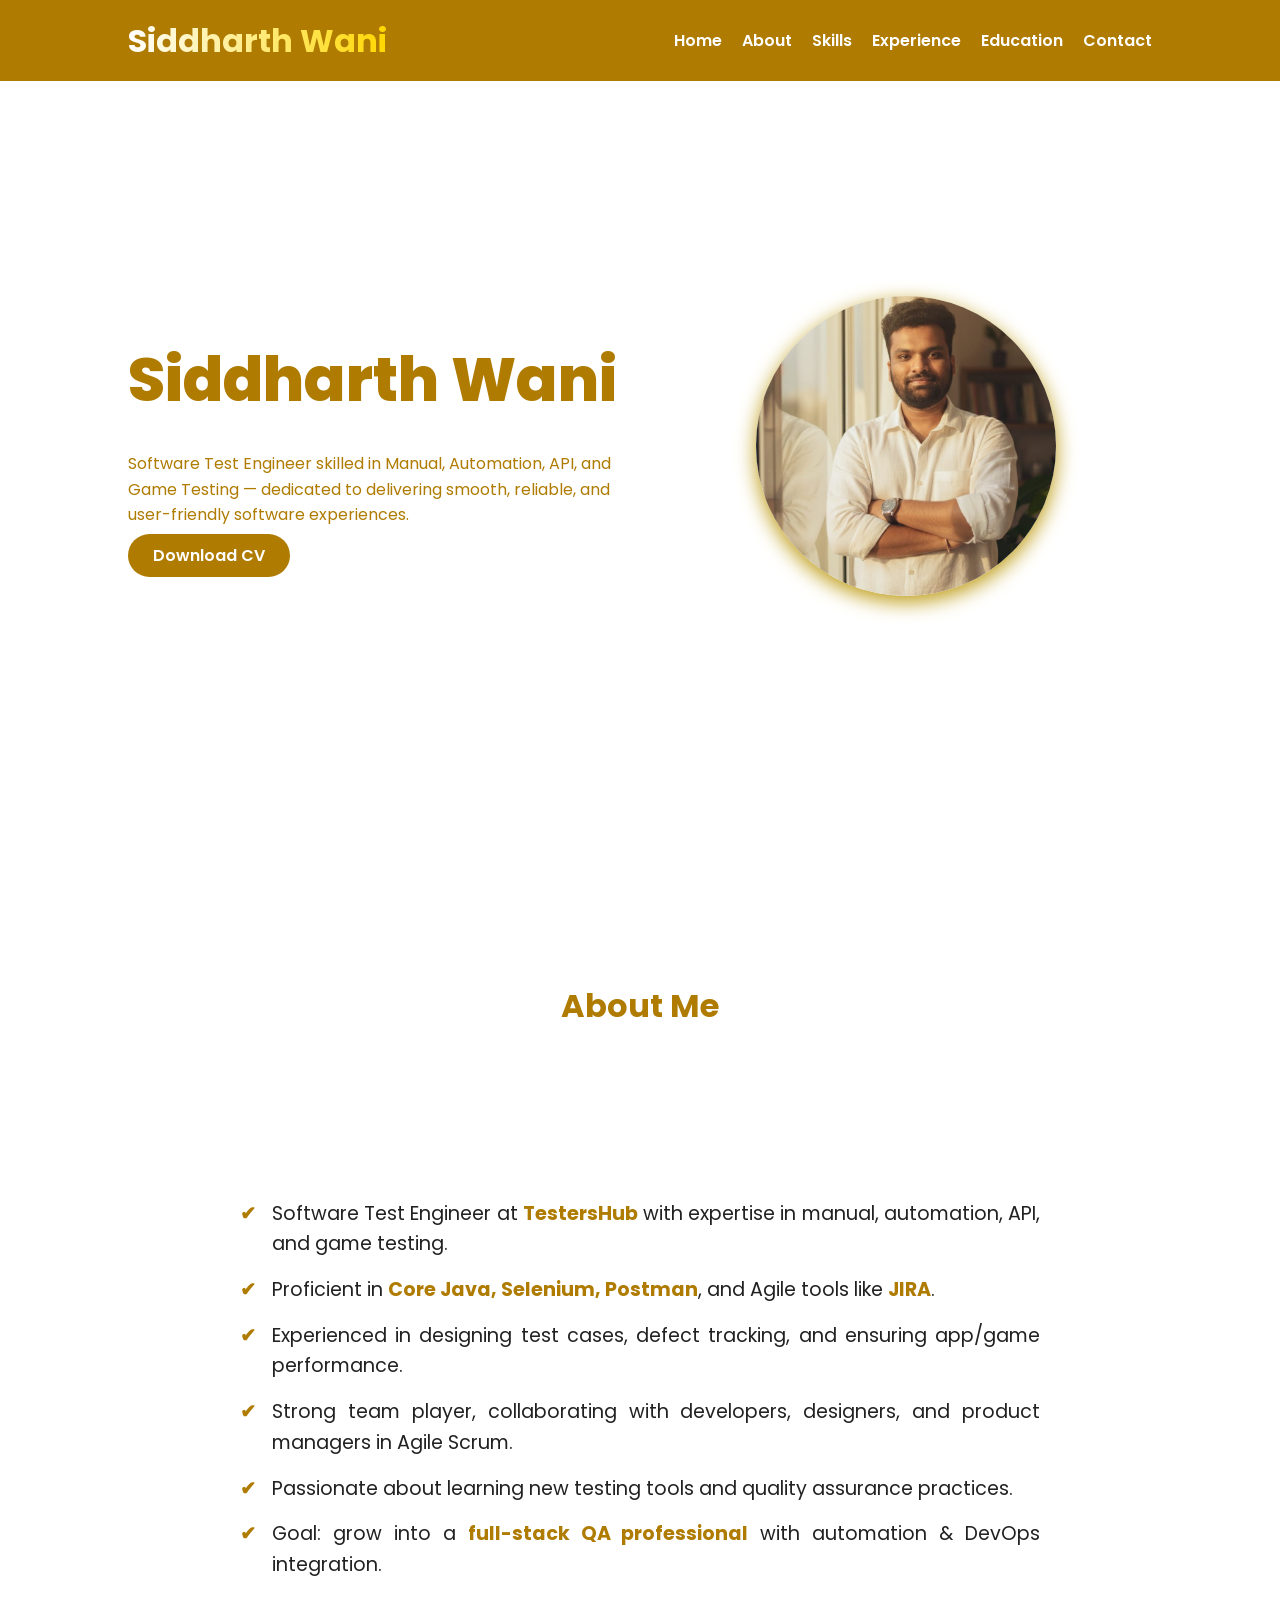
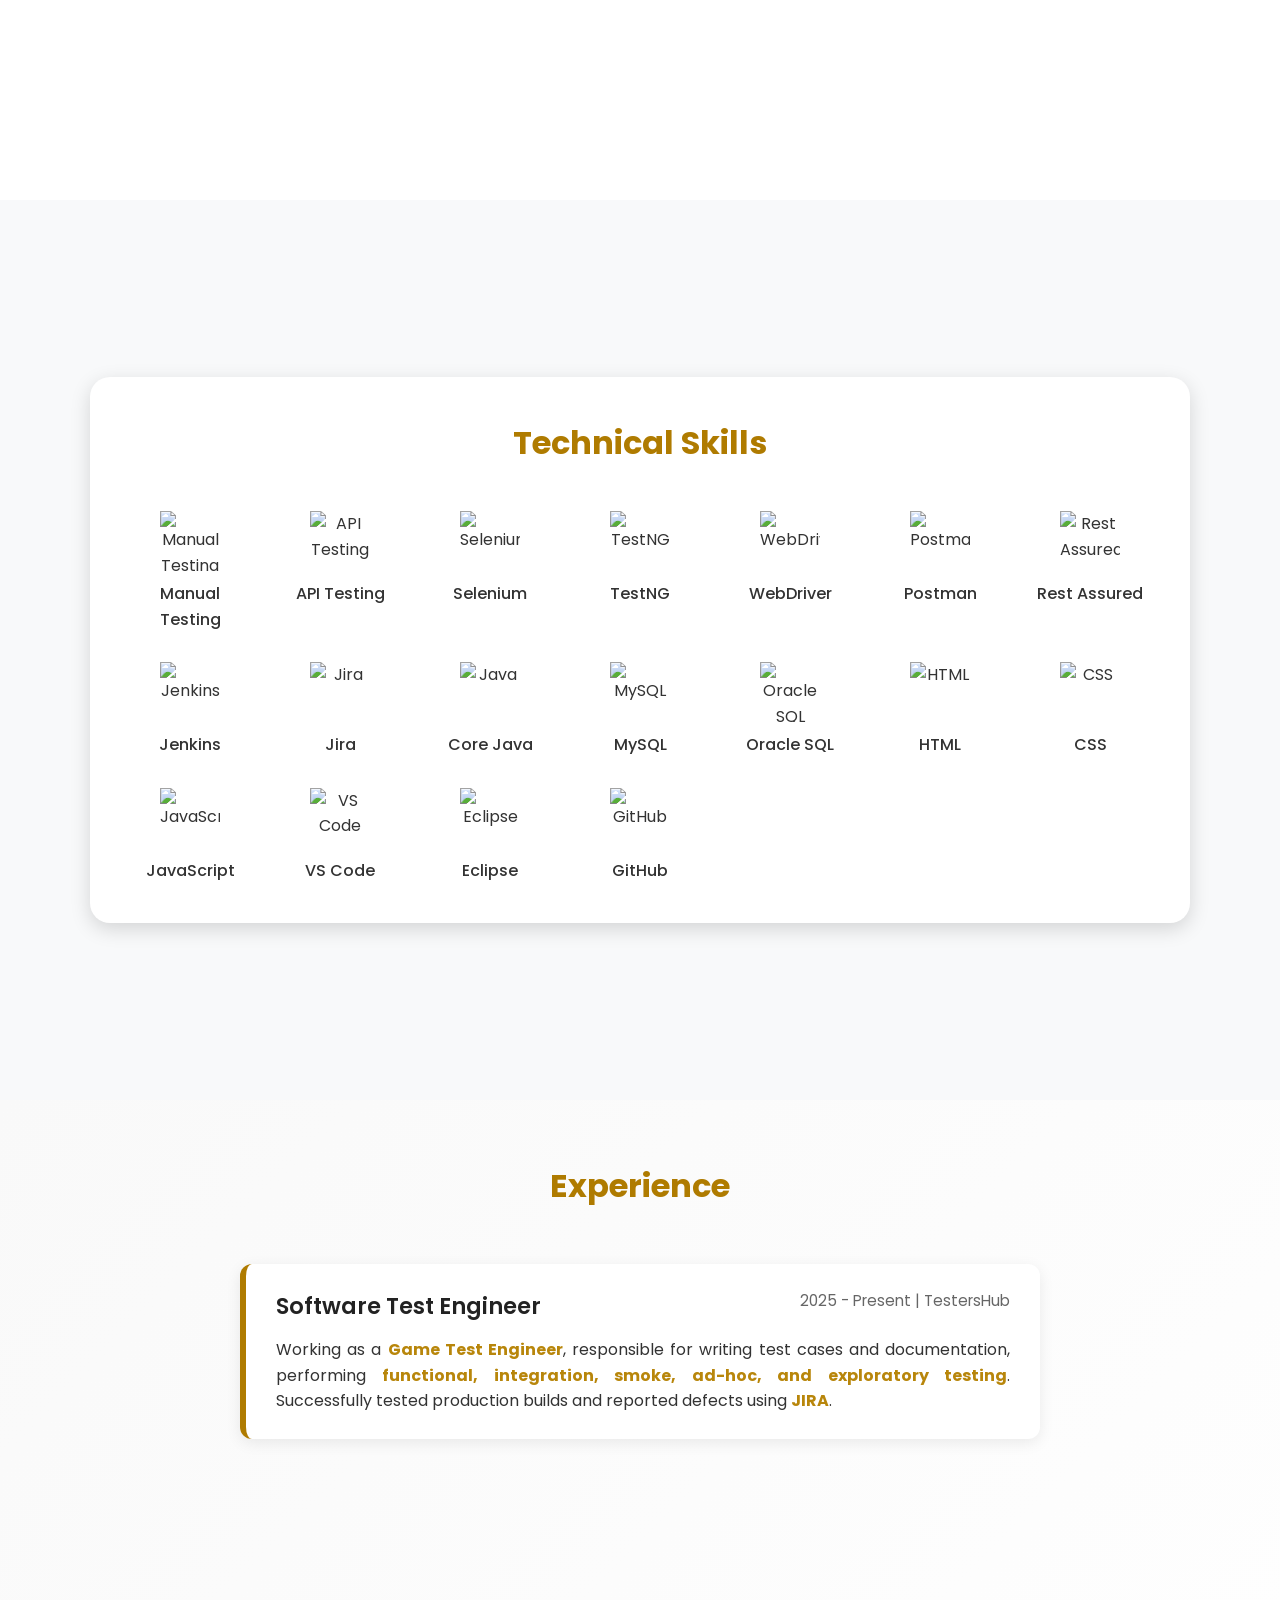
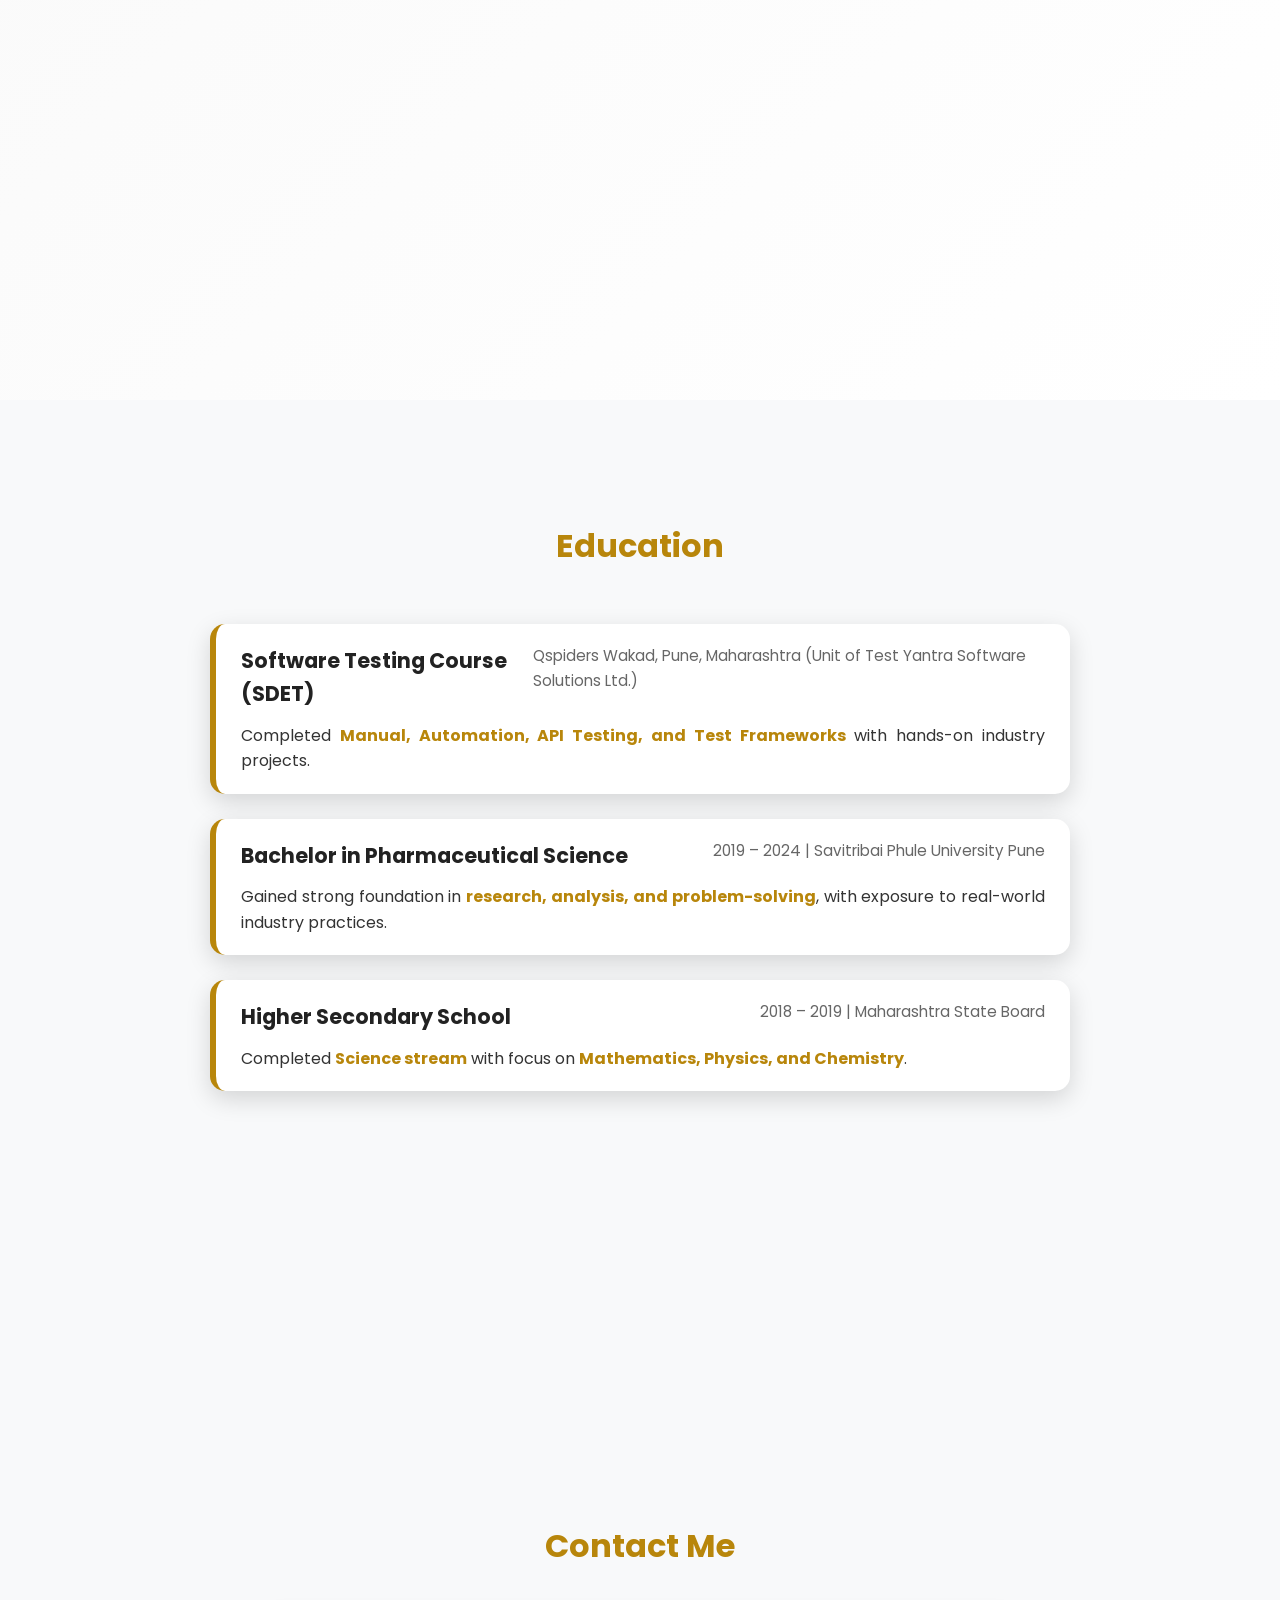
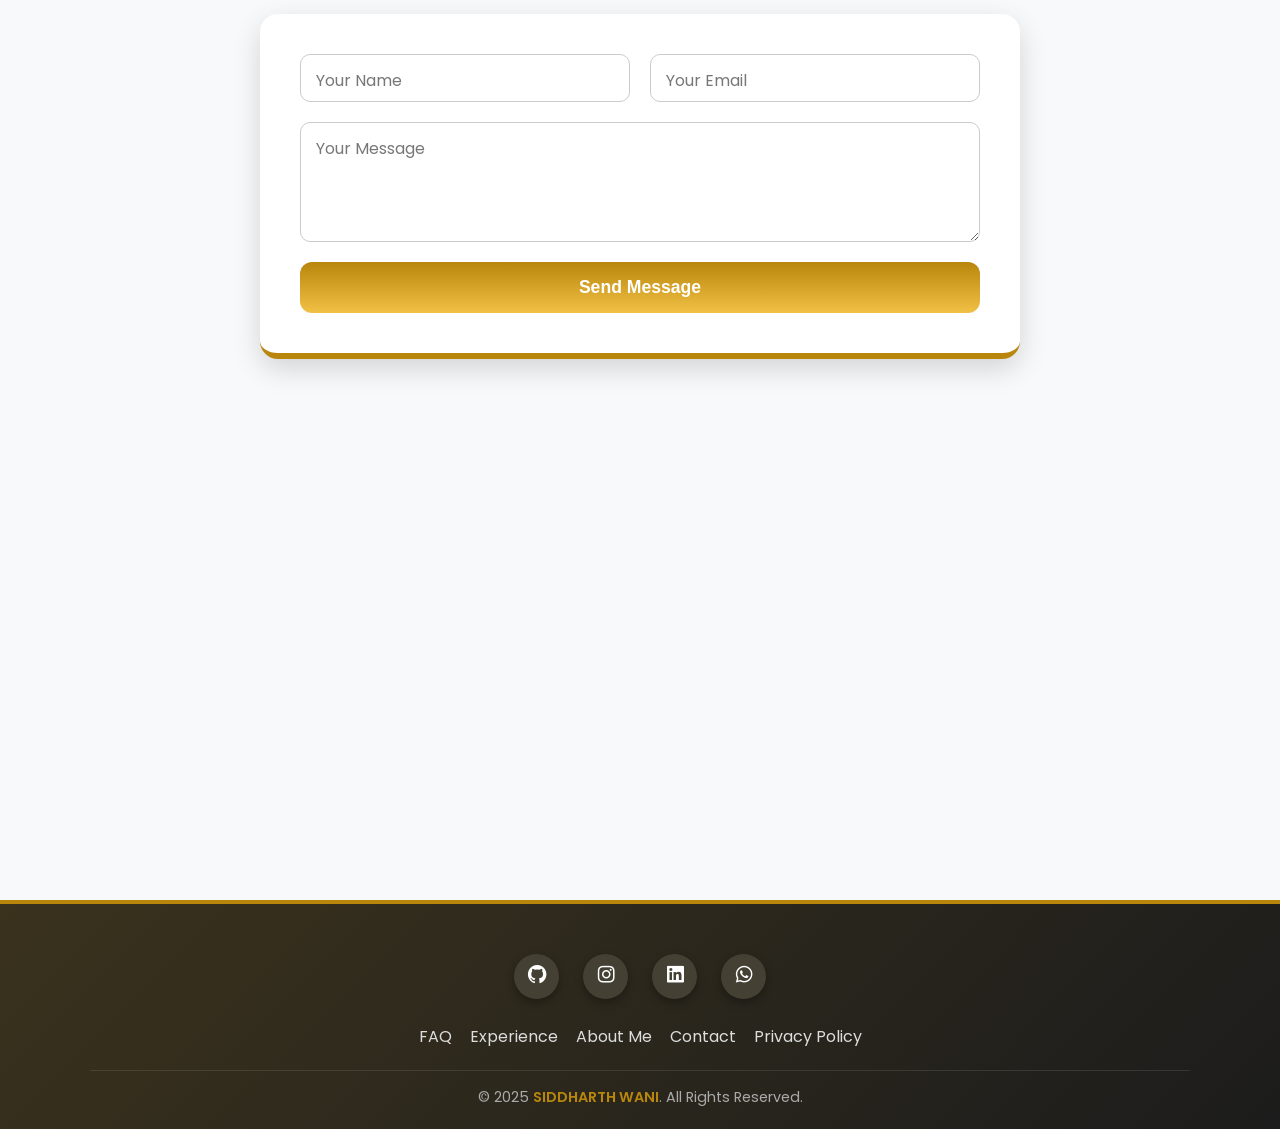
==== index.html @ 4bf58dc0 "Add files via upload" ====
<!DOCTYPE html>
<html lang="en">
<head>
  <meta charset="UTF-8">
  <meta name="viewport" content="width=device-width, initial-scale=1.0">
  <title>Siddharth Wani | Portfolio</title>
  
  <!-- Google Fonts -->
  <link href="https://fonts.googleapis.com/css2?family=Poppins:wght@400;600;700&display=swap" rel="stylesheet">
  
  <!-- CSS -->
  <link rel="stylesheet" href="style.css">
  
  <!-- Boxicons -->
  <link href="https://unpkg.com/boxicons@2.1.4/css/boxicons.min.css" rel="stylesheet">
</head>

<body>
  <!-- Scroll progress bar -->
  <div class="scroll-progress"></div>

  <!-- Navbar -->
  <header>
    <nav class="navbar">
      <div class="logo">Siddharth Wani</div>
      <ul class="nav-links">
        <li><a href="#home">Home</a></li>
        <li><a href="#about">About</a></li>
        <li><a href="#skills">Skills</a></li>
        <!-- <li><a href="#projects">Projects</a></li> -->
        <li><a href="#experience">Experience</a></li>
        <li><a href="#education">Education</a></li>
        <li><a href="#contact">Contact</a></li>
      </ul>
      <div class="hamburger">
        <span></span><span></span><span></span>
      </div>
    </nav>
  </header>

  <!-- Home -->
  <section id="home" class="home-section">
    
    <div class="home-content">
      <div class="home-text">
        <h1 id="typing-text">Siddharth Wani</h1>


        <p>
          Software Test Engineer skilled in Manual, Automation, API, and Game Testing —
          dedicated to delivering smooth, reliable, and user-friendly software experiences.
        </p>
        <!-- Download CV button -->
        <a href="#" class="cta-btn">Download CV</a>
      </div>
      <div class="home-image">
        <img src="WhatsApp Image 2025-09-19 at 12.23.05 AM.jpeg" alt="Siddharth Wani">
      </div>
    </div>
  </section>

  <!-- About -->
  <section id="about" class="about-section">
    <h2>About Me</h2>
    <ul>
      <li>Software Test Engineer at <strong>TestersHub</strong> with expertise in manual, automation, API, and game testing.</li>
      <li>Proficient in <strong>Core Java, Selenium, Postman</strong>, and Agile tools like <strong>JIRA</strong>.</li>
      <li>Experienced in designing test cases, defect tracking, and ensuring app/game performance.</li>
      <li>Strong team player, collaborating with developers, designers, and product managers in Agile Scrum.</li>
      <li>Passionate about learning new testing tools and quality assurance practices.</li>
      <li>Goal: grow into a <strong>full-stack QA professional</strong> with automation & DevOps integration.</li>
    </ul>
  </section>

  <!-- Skills -->
  <section id="skills" class="skills-section ">
    <div class="skills-card">
      <h2>Technical Skills</h2>
      <div class="skills-icons">

        <!-- Manual Testing -->
        <div class="skill-item">
          <img src="https://img.icons8.com/ios-filled/100/clipboard.png" alt="Manual Testing">
          <p>Manual Testing</p>
        </div>

        <!-- API Testing -->
        <div class="skill-item">
          <img src="https://img.icons8.com/ios-filled/100/api.png" alt="API Testing">
          <p>API Testing</p>
        </div>

        <!-- Selenium -->
        <div class="skill-item">
          <img src="https://www.svgrepo.com/show/354321/selenium.svg" alt="Selenium">
          <p>Selenium</p>
        </div>

        <!-- TestNG -->
        <div class="skill-item">
          <img src="https://avatars.githubusercontent.com/u/5896677?s=200&v=4" alt="TestNG">
          <p>TestNG</p>
        </div>

        <!-- WebDriver -->
        <div class="skill-item">
          <img src="https://www.selenium.dev/images/selenium_logo_square_green.png" alt="WebDriver">
          <p>WebDriver</p>
        </div>

        <!-- Postman -->
        <div class="skill-item">
          <img src="https://www.vectorlogo.zone/logos/getpostman/getpostman-icon.svg" alt="Postman">
          <p>Postman</p>
        </div>

        <!-- Rest Assured -->
        <div class="skill-item">
          <img src="https://avatars.githubusercontent.com/u/19369327?s=200&v=4" alt="Rest Assured">
          <p>Rest Assured</p>
        </div>

        <!-- Jenkins -->
        <div class="skill-item">
          <img src="https://cdn.jsdelivr.net/gh/devicons/devicon/icons/jenkins/jenkins-original.svg" alt="Jenkins">
          <p>Jenkins</p>
        </div>

        <!-- Jira -->
        <div class="skill-item">
          <img src="https://cdn.jsdelivr.net/gh/devicons/devicon/icons/jira/jira-original.svg" alt="Jira">
          <p>Jira</p>
        </div>

        <!-- Core Java -->
        <div class="skill-item">
          <img src="https://cdn.jsdelivr.net/gh/devicons/devicon/icons/java/java-original.svg" alt="Java">
          <p>Core Java</p>
        </div>

        <!-- MySQL -->
        <div class="skill-item">
          <img src="https://cdn.jsdelivr.net/gh/devicons/devicon/icons/mysql/mysql-original.svg" alt="MySQL">
          <p>MySQL</p>
        </div>

        <!-- Oracle SQL -->
        <div class="skill-item">
          <img src="https://cdn.worldvectorlogo.com/logos/oracle-6.svg" alt="Oracle SQL">
          <p>Oracle SQL</p>
        </div>

        <!-- HTML -->
        <div class="skill-item">
          <img src="https://cdn.jsdelivr.net/gh/devicons/devicon/icons/html5/html5-original.svg" alt="HTML">
          <p>HTML</p>
        </div>

        <!-- CSS -->
        <div class="skill-item">
          <img src="https://cdn.jsdelivr.net/gh/devicons/devicon/icons/css3/css3-original.svg" alt="CSS">
          <p>CSS</p>
        </div>

        <!-- JavaScript -->
        <div class="skill-item">
          <img src="https://cdn.jsdelivr.net/gh/devicons/devicon/icons/javascript/javascript-original.svg" alt="JavaScript">
          <p>JavaScript</p>
        </div>

        <!-- VS Code -->
        <div class="skill-item">
          <img src="https://cdn.jsdelivr.net/gh/devicons/devicon/icons/vscode/vscode-original.svg" alt="VS Code">
          <p>VS Code</p>
        </div>

        <!-- Eclipse -->
        <div class="skill-item">
          <img src="https://cdn.worldvectorlogo.com/logos/eclipse-11.svg" alt="Eclipse">
          <p>Eclipse</p>
        </div>

        <!-- GitHub -->
        <div class="skill-item">
          <img src="https://cdn.jsdelivr.net/gh/devicons/devicon/icons/github/github-original.svg" alt="GitHub">
          <p>GitHub</p>
        </div>

      </div>
    </div>
  </section>

  <!-- Experience -->
  <section id="experience" class="experience">
    <h2>Experience</h2>
    <div class="experience-entry">
      <div class="exp-header">
        <h3>Software Test Engineer</h3>
        <span class="exp-date">2025 - Present | TestersHub</span>
      </div>
      <p>
        Working as a <strong class="highlight">Game Test Engineer</strong>, responsible for writing test 
        cases and documentation, performing <strong class="highlight">functional, integration, smoke, 
        ad-hoc, and exploratory testing</strong>. Successfully tested production 
        builds and reported defects using <strong class="highlight">JIRA</strong>.
      </p>
    </div>
  </section>

  <!-- Education -->
  <section id="education" class="education ">
    <h2>Education</h2>

    <div class="education-card">
      <div class="edu-header">
        <h3>Software Testing Course (SDET)</h3>
        <span class="edu-date">
          Qspiders Wakad, Pune, Maharashtra (Unit of Test Yantra Software Solutions Ltd.)
        </span>
      </div>
      <p>
        Completed <strong class="highlight">Manual, Automation, API Testing, and Test Frameworks</strong> 
        with hands-on industry projects.
      </p>
    </div>

    <div class="education-card">
      <div class="edu-header">
        <h3>Bachelor in Pharmaceutical Science</h3>
        <span class="edu-date">2019 – 2024 | Savitribai Phule University Pune</span>
      </div>
      <p>
        Gained strong foundation in <strong class="highlight">research, analysis, and problem-solving</strong>, 
        with exposure to real-world industry practices.
      </p>
    </div>

    <div class="education-card">
      <div class="edu-header">
        <h3>Higher Secondary School</h3>
        <span class="edu-date">2018 – 2019 | Maharashtra State Board</span>
      </div>
      <p>
        Completed <strong class="highlight">Science stream</strong> with focus on 
        <strong class="highlight">Mathematics, Physics, and Chemistry</strong>.
      </p>
    </div>
  </section>

  <!-- Contact -->
  <section id="contact" class="contact">
    <h2>Contact Me</h2>
    <div class="contact-card">
      <form class="contact-form">

        <div class="form-group half-width">
          <input type="text" id="name" required>
          <label for="name">Your Name</label>
        </div>

        <div class="form-group half-width">
          <input type="email" id="email" required>
          <label for="email">Your Email</label>
        </div>

        <div class="form-group full-width">
          <textarea id="message" rows="5" required></textarea>
          <label for="message">Your Message</label>
        </div>

        <button type="submit">Send Message</button>
      </form>
    </div>
  </section>

  <!-- Footer -->
  <footer class="footer">
    <div class="footer-container">

      <!-- Social Icons -->
      <div class="social">
        <a href="https://github.com/siddharthbwani" target="_blank"><i class='bx bxl-github'></i></a>
        <a href="https://www.instagram.com/siddharthbwani?igsh=bHFyMXdpeGRtMmJ3" target="_blank"><i class='bx bxl-instagram'></i></a>
        <a href="https://www.linkedin.com/in/siddharthwani/" target="_blank"><i class='bx bxl-linkedin-square'></i></a>
        <a href="#"><i class='bx bxl-whatsapp'></i></a>
      </div>

      <!-- Quick Links -->
      <ul class="footer-links">
        <li><a href="javascript:void(0)">FAQ</a></li>
        <li><a href="#experience">Experience</a></li>
        <li><a href="#about">About Me</a></li>
        <li><a href="#contact">Contact</a></li>
        <li><a href="javascript:void(0)">Privacy Policy</a></li>
      </ul>

      <!-- Copyright -->
      <p class="copyright">© 2025 <span>SIDDHARTH WANI</span>. All Rights Reserved.</p>
    </div>
  </footer>

  <!-- Font Awesome -->
  <script src="https://kit.fontawesome.com/your-kit-id.js" crossorigin="anonymous"></script>

  <!-- Script -->
  <script>
    document.addEventListener('DOMContentLoaded', () => {
      const hamburger = document.querySelector('.hamburger');
      const navLinks = document.querySelector('.nav-links');
      const navItems = document.querySelectorAll('.nav-links a');

      hamburger.addEventListener('click', () => {
        navLinks.classList.toggle('active');
      });

      navItems.forEach(item => {
        item.addEventListener('click', () => {
          navLinks.classList.remove('active');
        });
      });

      // Disable right-click & text selection
      // document.addEventListener('contextmenu', e => e.preventDefault());
      document.addEventListener('mousedown', e => { if (e.detail > 1) e.preventDefault(); });
      document.addEventListener('copy', e => e.preventDefault());
    });
  </script>
</body>
</html>
---- style.css ----
/* ==============================
   Global Reset & Body
============================== */
* {
  margin: 0;
  padding: 0;
  box-sizing: border-box;
  -webkit-user-select: none; /* Safari/Chrome */
  -moz-user-select: none;    /* Firefox */
  -ms-user-select: none;     /* IE/Edge */
  user-select: none;         /* Standard */
}

body {
  font-family: 'Poppins', sans-serif;
  background: #f8f9fa;
  color: #333;
  line-height: 1.6;
  transition: all 0.3s ease-in-out;
}

/* Smooth hover transitions globally */
a,
img,
.skill-card,
.project-card,
.about-text,
.timeline-item,
.contact-form input,
.contact-form textarea,
.contact-form button {
  transition: all 0.3s ease-in-out;
}

/* ==============================
   Navbar
============================== */
header {
  position: fixed;
  width: 100%;
  top: 0;
  left: 0;
  z-index: 9999;
  background: linear-gradient(90deg, #af7b00, #af7b00);
}

.navbar {
  display: flex;
  justify-content: space-between;
  align-items: center;
  padding: 15px 10%;
  color: #ffffff;
}

.logo {
  font-size: 2rem;
  font-weight: 700;
  cursor: pointer;
  color: #fff;
  background: linear-gradient(90deg, #fff, #ffd700, #fff);
  background-size: 200%;
  -webkit-background-clip: text;
  -webkit-text-fill-color: transparent;
  animation: shimmer 4s infinite linear;
}

@keyframes shimmer {
  0% {
    background-position: -200% center;
  }
  100% {
    background-position: 200% center;
  }
}

.nav-links {
  list-style: none;
  display: flex;
  gap: 20px;
  z-index: 1000;
}

.nav-links a {
  color: #fff;
  text-decoration: none;
  font-size: 1rem;
  font-weight: 600;
  position: relative;
  transition: 0.3s;
}

.nav-links a:hover {
  color: #fff700;
}

.nav-links a::after {
  content: "";
  position: absolute;
  bottom: -5px;
  left: 0;
  width: 0;
  height: 2px;
  background: #fff700;
  transition: width 0.3s;
}

.nav-links a:hover::after {
  width: 100%;
}

.hamburger {
  display: none;
  cursor: pointer;
  flex-direction: column;
  gap: 5px;
}

.hamburger span {
  width: 25px;
  height: 3px;
  background: #fff;
}

/* ==============================
   Sections
============================== */
section {
  padding: 80px 10%;
  min-height: 100vh;
}

h2 {
  text-align: center;
  margin-bottom: 40px;
  font-size: 2rem;
  color: #ffffff;
  transition: 0.3s;
}

h2:hover {
  color: #f2ff01;
}

/* ==============================
   Home Section
============================== */
.home-section {
  display: flex;
  align-items: center;
  justify-content: center;
  background-color: #ffffff;
  color: #af7b00;
  text-align: left;
}
/* Typing Effect for Home Page Name */
#typing-text {
  font-size: clamp(2.6rem, 6.5vw, 3.8rem); /* bigger everywhere */
  font-weight: 800;
  text-transform: capitalize;
  text-align: center;
  color: #af7b00; /* matches your headings */
  margin: 0 auto;
  display: inline-block;
  position: relative;
  white-space: nowrap;
  overflow: hidden;

  animation: typing 4s steps(20, end) forwards;
}


/* Cursor (separate, smaller) */
#typingText::after {
  content: "";
  position: absolute;
  right: -6px; /* slight offset */
  top: 20%;
  width: 2px;
  height: 60%; /* smaller height */
  background-color: #af7b00;
  animation: blink 0.7s step-end infinite;
}

/* Keep the full width always — just reveal text */
@keyframes typing {
  from {
    clip-path: inset(0 100% 0 0);
  }
  to {
    clip-path: inset(0 0 0 0);
  }
}

/* Cursor blink */
@keyframes blink {
  50% {
    opacity: 0;
  }
}

.home-content {
  display: flex;
  flex-wrap: wrap;
  align-items: center;
  gap: 40px;
}

.home-text {
  flex: 1;
}

.home-text h1 {
  font-size: 3.5rem;
}

.home-text p {
  margin: 15px 0;
}

.cta-btn {
  background: #af7b00;
  color: #ffffff;
  padding: 10px 25px;
  border-radius: 25px;
  font-weight: 600;
  text-decoration: none;
  transition: 0.3s;
}

.cta-btn:hover {
  background: black;
  color: #fff;
  box-shadow: 0 4px 15px rgba(219, 172, 0, 0.6);
}

.home-image {
  flex: 1;
  text-align: center;
}

.home-image img {
  width: 300px;
  height: 300px;
  object-fit: cover;
  border-radius: 50%;
  box-shadow: 0 6px 20px rgb(189, 154, 17);
  transition: 0.4s;
}

.home-image img:hover {
  transform: scale(1.05);
  box-shadow: 0 8px 25px rgba(255, 255, 255, 0.6);
}

/* ==============================
   About Section
============================== */
.about-section {
  background: #fff;
  padding: 80px 10%;
  width: 100%;
  min-height: 100vh;
  margin: 0;
  color: #222;
  text-align: left;
  display: flex;
  flex-direction: column;
  justify-content: center;
}

.about-section h2 {
  font-size: 2rem;
  margin-bottom: 30px;
  color: #af7b00;
  text-align: center;
}
h2::after {
  content: "";
  display: block;
  width: 60px;
  height: 3px;
  background: #af7b00; /* gold accent */
  margin: 10px auto 0;
  border-radius: 2px;

  /* animation setup */
  transform: scaleX(0);
  transform-origin: center;
  transition: transform 0.4s ease-in-out;
}

h2:hover::after {
  transform: scaleX(1);
}

.about-section ul {
  list-style: none;
  padding: 0;
  max-width: 800px;
  margin: auto;
}

.about-section ul li {
  font-size: 1.2rem;
  line-height: 1.6;
  margin-bottom: 15px;
  padding-left: 32px;
  position: relative;
  text-align: justify;
}

.about-section ul li::before {
  content: "✔";
  position: absolute;
  left: 0;
  color: #af7b00;
  font-weight: bold;
}

.about-section strong {
  color: #af7b00;
}

/* Fix navbar overlap */
html {
  scroll-behavior: smooth;
  scroll-padding-top: 80px;
}

/* ==============================
   Skills Section
============================== */
.skills-section {
  display: flex;
  justify-content: center;
  align-items: center;
  padding: 60px 20px;
}

.skills-card {
  background: #fff;
  border-radius: 20px;
  padding: 40px;
  max-width: 1100px;
  width: 100%;
  box-shadow: 0 6px 20px rgba(0, 0, 0, 0.15);
  text-align: center;
  margin: 0 auto;
}

.skills-card h2 {
  font-size: 2rem;
  margin-bottom: 30px;
  color: #af7b00;
}
h2::after {
  content: "";
  display: block;
  width: 60px;
  height: 3px;
  background: #af7b00; /* gold accent */
  margin: 10px auto 0;
  border-radius: 2px;

  /* animation setup */
  transform: scaleX(0);
  transform-origin: center;
  transition: transform 0.4s ease-in-out;
}

h2:hover::after {
  transform: scaleX(1);
}

.skills-icons {
  display: grid;
  grid-template-columns: repeat(auto-fit, minmax(120px, 1fr));
  gap: 30px;
  justify-items: center;
}

.skill-item {
  display: flex;
  flex-direction: column;
  align-items: center;
  transition: transform 0.3s ease, box-shadow 0.3s ease;
}

.skill-item img {
  width: 60px;
  height: 60px;
  object-fit: contain;
  margin-bottom: 10px;
  transition: transform 0.3s ease;
}

.skill-item p {
  font-size: 1rem;
  color: #333;
  font-weight: 500;
}

.skill-item:hover {
  transform: translateY(-8px);
}

.skill-item:hover img {
  transform: scale(1.1);
}

/* ==============================
   Experience Section
============================== */
.experience {
  padding: 60px 20px;
  background: linear-gradient(135deg, #f9f9f9, #ffffff);
  text-align: center;
}

.experience h2 {
  font-size: 2rem;
  color: #af7b00;
  margin-bottom: 40px;
}

h2::after {
  content: "";
  display: block;
  width: 60px;
  height: 3px;
  background: #af7b00; /* gold accent */
  margin: 10px auto 0;
  border-radius: 2px;

  /* animation setup */
  transform: scaleX(0);
  transform-origin: center;
  transition: transform 0.4s ease-in-out;
}

h2:hover::after {
  transform: scaleX(1);
}


.experience-entry {
  max-width: 800px;
  margin: 0 auto;
  padding: 25px 30px;
  background: #fff;
  border-left: 6px solid #af7b00;
  border-radius: 12px;
  box-shadow: 0 4px 15px rgba(0, 0, 0, 0.08);
  text-align: left;
  transition: transform 0.3s ease, box-shadow 0.3s ease;
}

.experience-entry:hover {
  transform: translateY(-5px);
  box-shadow: 0 8px 25px rgba(0, 0, 0, 0.15);
}

.exp-header {
  display: flex;
  justify-content: space-between;
  margin-bottom: 12px;
}

.experience-entry h3 {
  font-size: 1.4rem;
  font-weight: 600;
  color: #222;
}

.exp-date {
  font-size: 0.95rem;
  color: #666;
}

.experience-entry p {
  font-size: 1rem;
  line-height: 1.6;
  color: #333;
  text-align: justify;
}

.highlight {
  color: #af7b00;
  font-weight: bold;
}

/* ==============================
   Education Section
============================== */
.education {
  max-width: 900px;
  margin: 100px auto;
  padding: 20px;
}

.education h2 {
  font-size: 2rem;
  color: #b8860b;
  text-align: center;
  margin-bottom: 40px;
}
h2::after {
  content: "";
  display: block;
  width: 60px;
  height: 3px;
  background: #af7b00; /* gold accent */
  margin: 10px auto 0;
  border-radius: 2px;

  /* animation setup */
  transform: scaleX(0);
  transform-origin: center;
  transition: transform 0.4s ease-in-out;
}

h2:hover::after {
  transform: scaleX(1);
}


.education-card {
  background: #fff;
  border-left: 6px solid #b8860b;
  border-radius: 15px;
  padding: 20px 25px;
  margin-bottom: 25px;
  box-shadow: 0 8px 24px rgba(0, 0, 0, 0.15);
  transition: transform 0.3s ease, box-shadow 0.3s ease;
}

.education-card:hover {
  transform: translateY(-5px);
  box-shadow: 0 8px 25px rgba(0, 0, 0, 0.15);
}

.edu-header {
  display: flex;
  justify-content: space-between;
  margin-bottom: 12px;
}

.edu-header h3 {
  font-size: 1.3rem;
  font-weight: bold;
  color: #222;
}

.edu-date {
  font-size: 0.95rem;
  color: #666;
}

.education-card p {
  font-size: 1rem;
  line-height: 1.6;
  color: #333;
  text-align: justify;
}

.highlight {
  color: #b8860b;
  font-weight: bold;
}

/* ==============================
   Contact Section
============================== */
.contact {
  max-width: 800px;
  margin: 100px auto;
  padding: 20px;
  text-align: center;
}

.contact h2 {
  font-size: 2rem;
  color: #b8860b;
  margin-bottom: 30px;
  font-weight: bold;
}
h2::after {
  content: "";
  display: block;
  width: 60px;
  height: 3px;
  background: #af7b00; /* gold accent */
  margin: 10px auto 0;
  border-radius: 2px;

  /* animation setup */
  transform: scaleX(0);
  transform-origin: center;
  transition: transform 0.4s ease-in-out;
}

h2:hover::after {
  transform: scaleX(1);
}

.contact-card {
  background: #fff;
  border-bottom: 6px solid #b8860b;
  border-radius: 18px;
  padding: 40px;
  box-shadow: 0 10px 28px rgba(0, 0, 0, 0.15);
}

.contact-form {
  display: flex;
  flex-wrap: wrap;
  gap: 20px;
  justify-content: space-between;
}

.form-group {
  position: relative;
  display: flex;
  flex-direction: column;
}

.half-width {
  flex: 1 1 calc(50% - 10px);
}

.full-width {
  flex: 1 1 100%;
}

.form-group input,
.form-group textarea {
  width: 100%;
  padding: 14px;
  border: 1.5px solid #ccc;
  border-radius: 10px;
  font-size: 1rem;
  transition: 0.3s ease;
  background: transparent;
}

.form-group label {
  position: absolute;
  top: 14px;
  left: 16px;
  color: #777;
  font-size: 1rem;
  transition: 0.3s ease;
  pointer-events: none;
}

.form-group input:focus,
.form-group textarea:focus {
  border-color: #b8860b;
  outline: none;
  box-shadow: 0 0 8px rgba(183, 8, 206, 0.3);
}

.form-group input:focus + label,
.form-group input:valid + label,
.form-group textarea:focus + label,
.form-group textarea:valid + label {
  top: -8px;
  left: 12px;
  font-size: 0.85rem;
  color: #b8860b;
  background: #fff;
  padding: 0 6px;
  border-radius: 4px;
}

.contact-form button {
  width: 100%;
  background: linear-gradient(#b8860b, #f1c146);
  color: #fff;
  border: none;
  padding: 15px;
  font-size: 1.1rem;
  font-weight: bold;
  border-radius: 12px;
  cursor: pointer;
  transition: all 0.3s ease;
}

.contact-form button:hover {
  transform: translateY(-3px);
  box-shadow: 0 0 8px rgba(183, 8, 206, 0.3);
}

/* ==============================
   Footer
============================== */
.footer {
  background: linear-gradient(135deg, #3a321d, #1c1c1c);
  color: #ddd;
  padding: 50px 20px 20px;
  margin-top: 60px;
  border-top: 4px solid #b8860b;
}

.footer-container {
  max-width: 1100px;
  margin: auto;
  text-align: center;
}

.footer .social {
  margin-bottom: 25px;
}

.footer .social a {
  display: inline-block;
  width: 45px;
  height: 45px;
  margin: 0 10px;
  border-radius: 50%;
  background: #444034;
  color: #fff;
  font-size: 1.4rem;
  line-height: 45px;
  text-align: center;
  transition: all 0.3s ease;
  box-shadow: 0 4px 8px rgba(0, 0, 0, 0.3);
}

.footer .social a:hover {
  background: #b8860b;
  color: #fff;
  transform: translateY(-5px);
  box-shadow: 0 8px 18px rgba(184, 134, 11, 0.6);
}

.footer-links {
  list-style: none;
  padding: 0;
  margin: 0 0 20px;
  display: flex;
  flex-wrap: wrap;
  justify-content: center;
  gap: 18px;
}

.footer-links li a {
  color: #ddd;
  text-decoration: none;
  font-size: 1rem;
  transition: color 0.3s ease;
}

.footer-links li a:hover {
  color: #b8860b;
}

.footer .copyright {
  font-size: 0.9rem;
  color: #aaa;
  margin-top: 20px;
  border-top: 1px solid rgba(255, 255, 255, 0.1);
  padding-top: 15px;
}

.footer .copyright span {
  color: #b8860b;
  font-weight: 600;
}

/* ==============================
   Responsive
============================== */
@media (max-width: 768px) {
  .nav-links {
    display: none;
    flex-direction: column;
    background: #b8860b;
    position: absolute;
    top: 60px;
    right: 0;
    width: 200px;
    padding: 20px;
  }

  .nav-links.active {
    display: flex;
  }

  .hamburger {
    display: flex;
  }

  .home-content,
  .about-content {
    flex-direction: column;
    text-align: center;
  }

  .nav-links a {
    color: #fff;
    font-weight: 600;
  }

  .nav-links a:hover {
    color: #fff700;
  }

  .nav-links a::after {
    background: #fff700;
  }

  .hamburger span {
    background: #fff;
  }
}
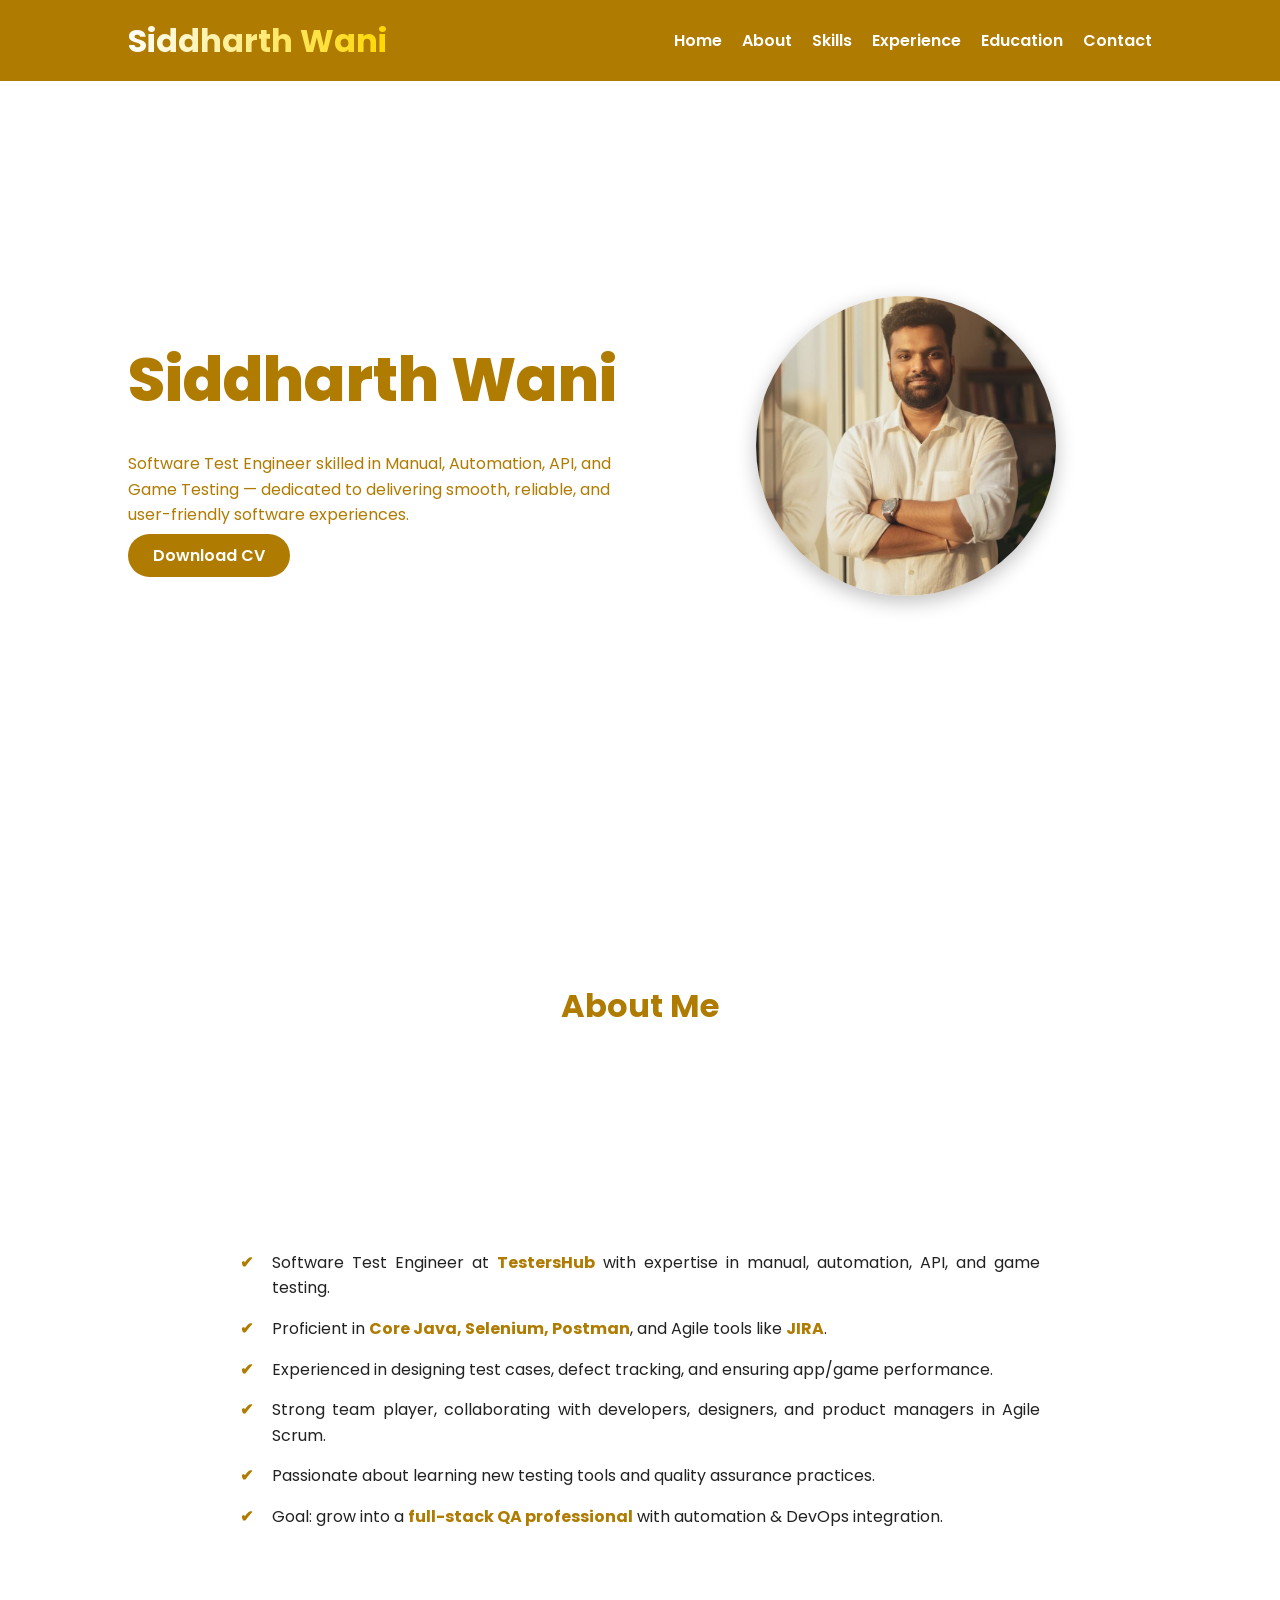
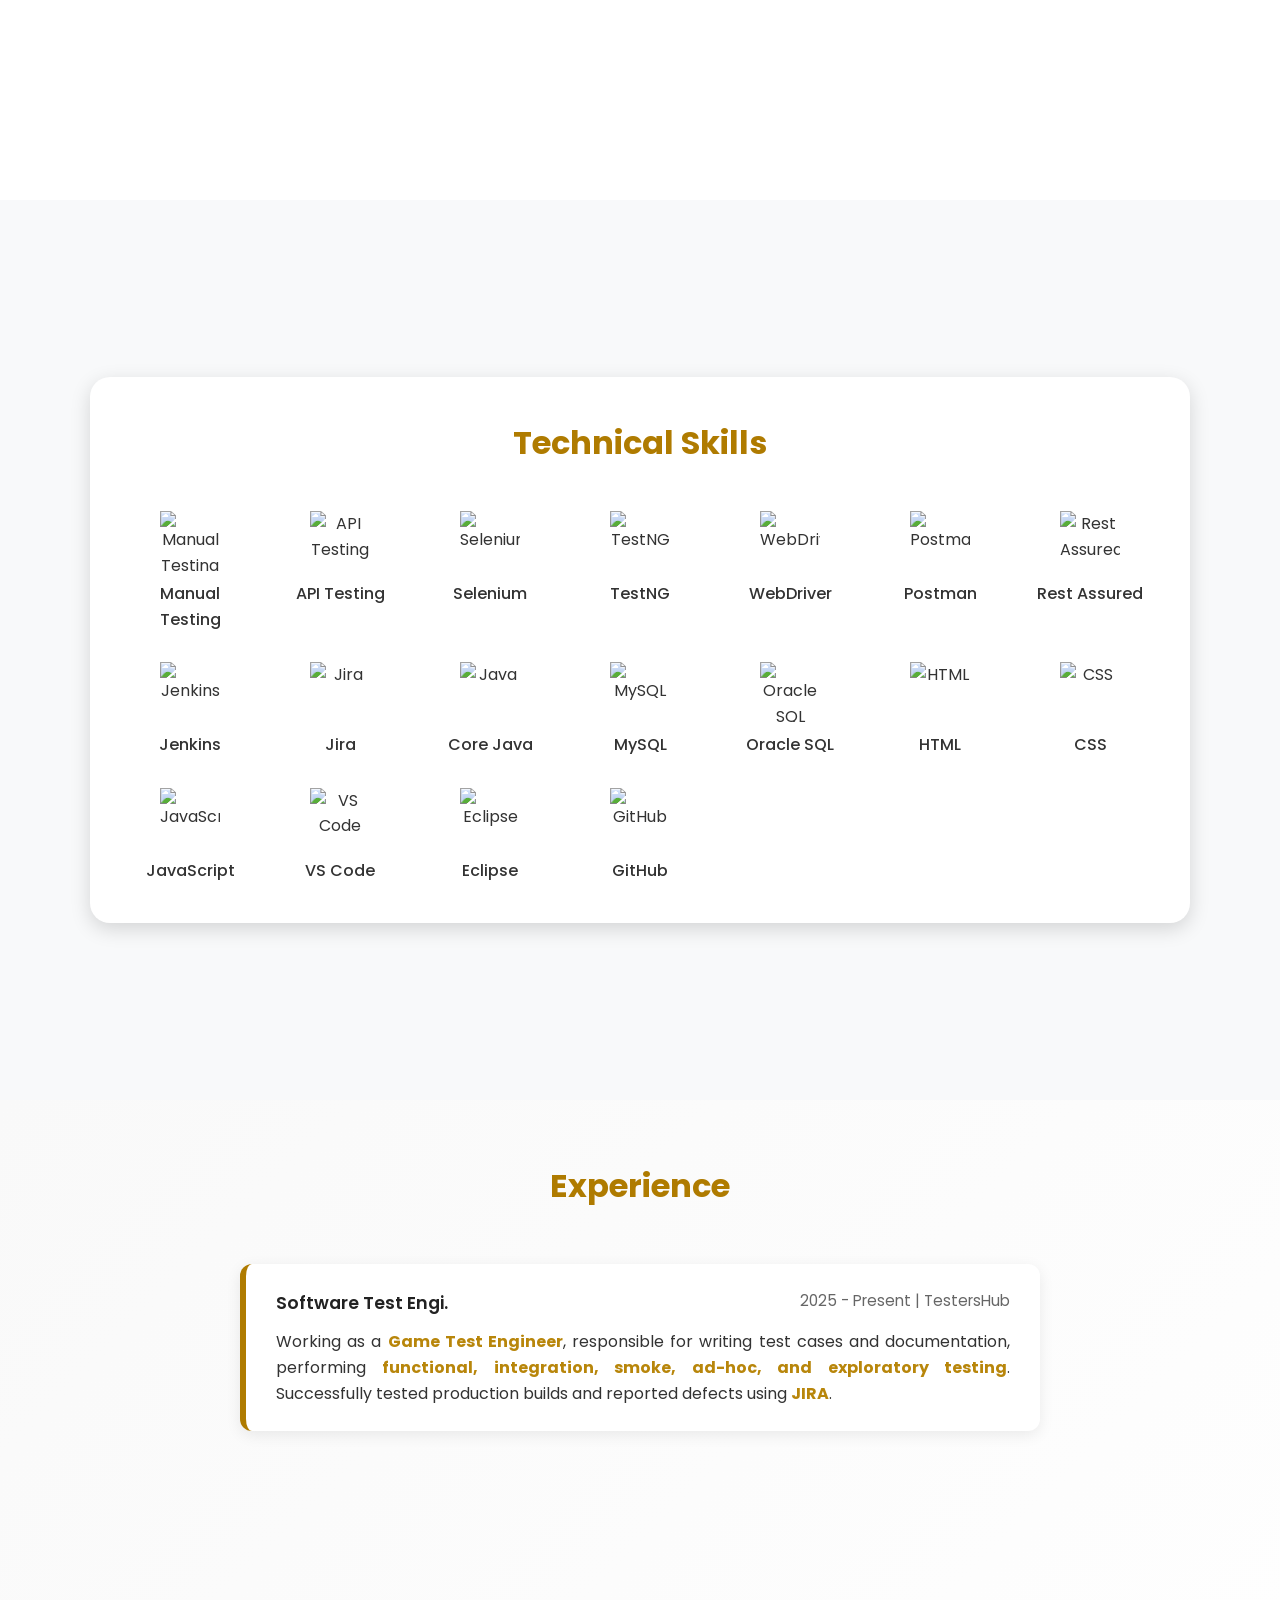
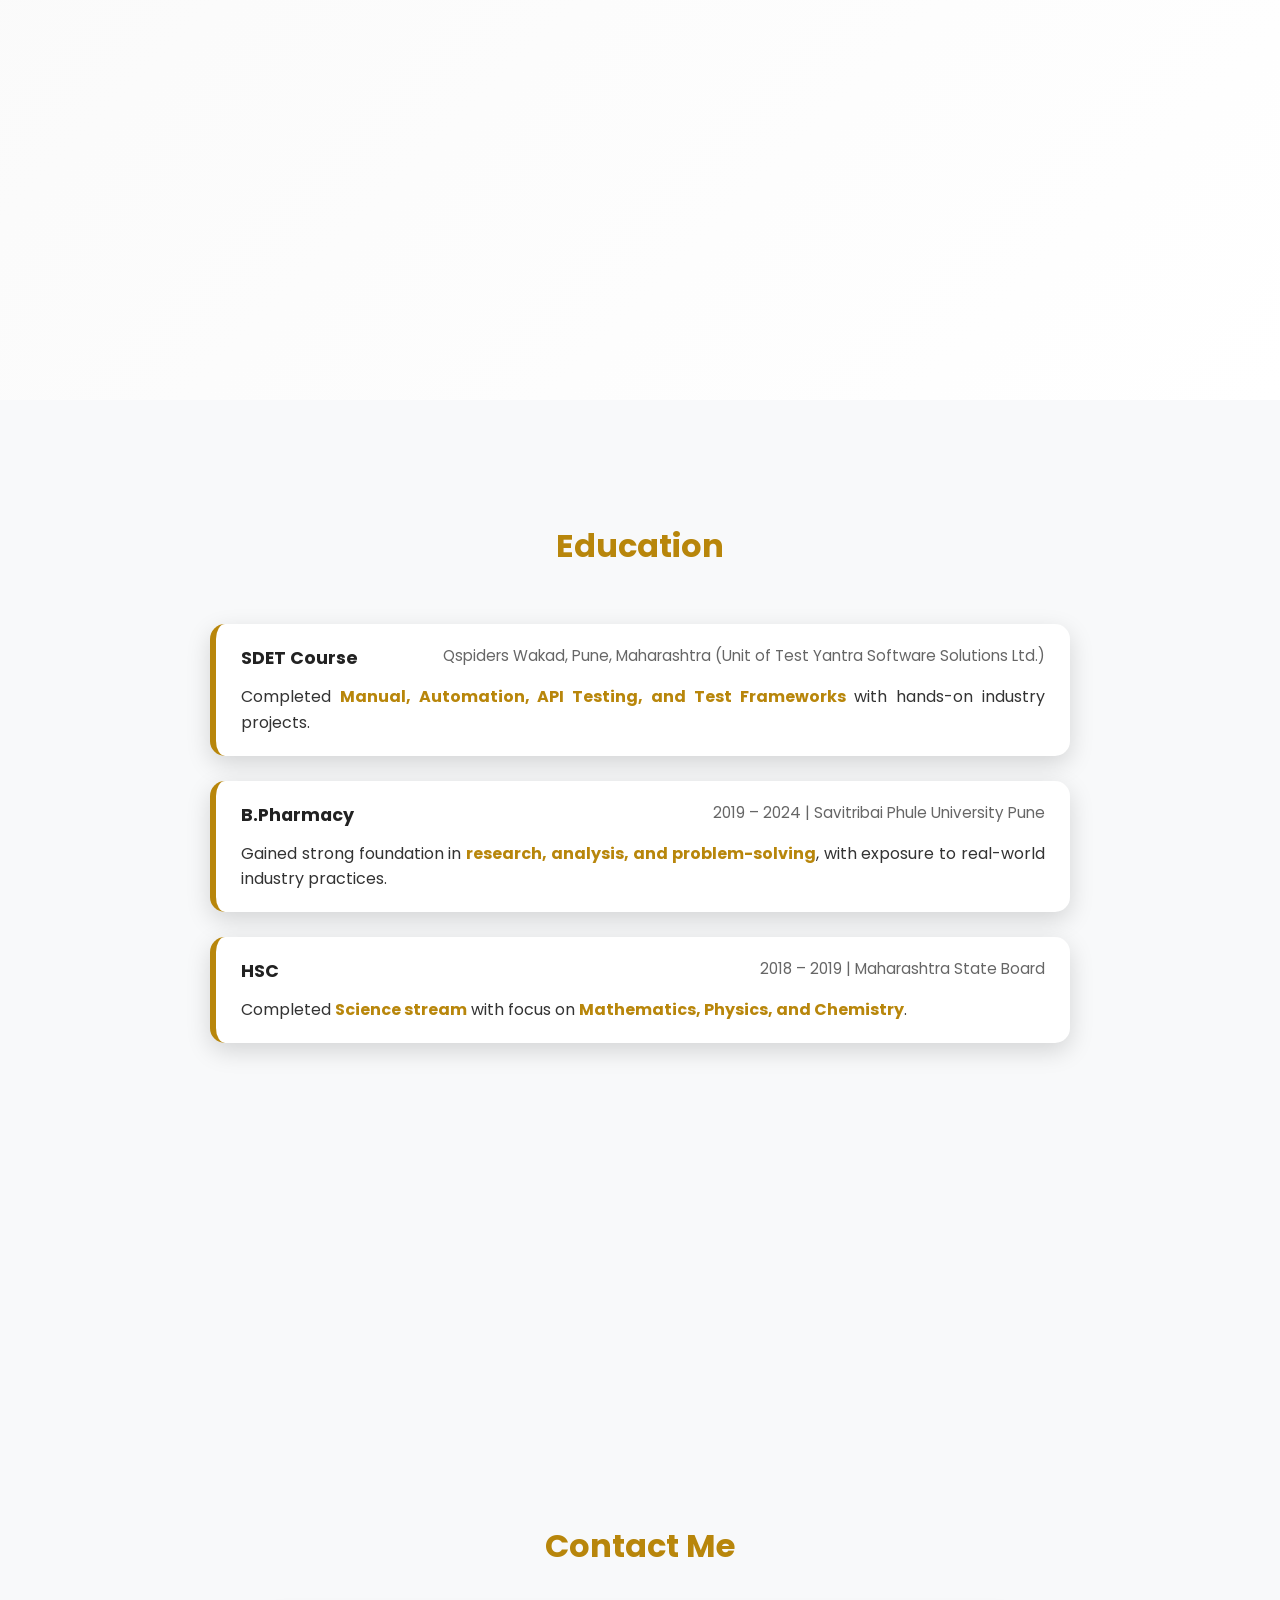
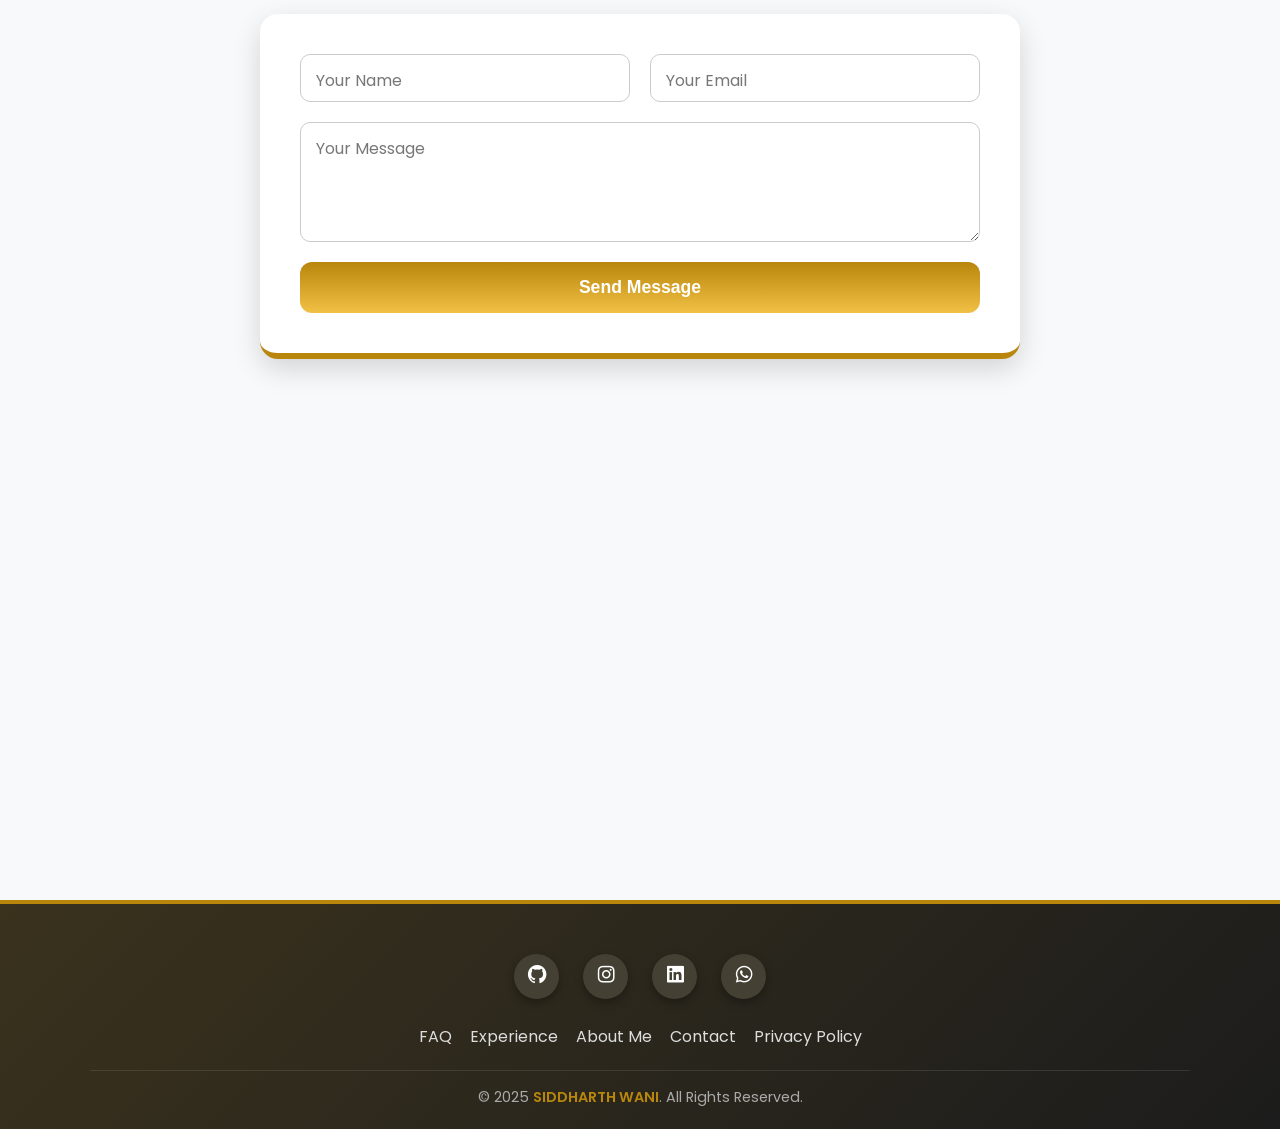
==== commit a02f39c8: "Update index.html" ====
--- a/index.html
+++ b/index.html
@@ -195,7 +195,7 @@
     <h2>Experience</h2>
     <div class="experience-entry">
       <div class="exp-header">
-        <h3>Software Test Engineer</h3>
+        <h3>Software Test Engi.</h3>
         <span class="exp-date">2025 - Present | TestersHub</span>
       </div>
       <p>
@@ -213,7 +213,7 @@
 
     <div class="education-card">
       <div class="edu-header">
-        <h3>Software Testing Course (SDET)</h3>
+        <h3>SDET Course</h3>
         <span class="edu-date">
           Qspiders Wakad, Pune, Maharashtra (Unit of Test Yantra Software Solutions Ltd.)
         </span>
@@ -226,7 +226,7 @@
 
     <div class="education-card">
       <div class="edu-header">
-        <h3>Bachelor in Pharmaceutical Science</h3>
+        <h3>B.Pharmacy</h3>
         <span class="edu-date">2019 – 2024 | Savitribai Phule University Pune</span>
       </div>
       <p>
@@ -237,7 +237,7 @@
 
     <div class="education-card">
       <div class="edu-header">
-        <h3>Higher Secondary School</h3>
+        <h3>HSC</h3>
         <span class="edu-date">2018 – 2019 | Maharashtra State Board</span>
       </div>
       <p>
@@ -327,3 +327,4 @@
   </script>
 </body>
 </html>
+
--- a/style.css
+++ b/style.css
@@ -243,7 +243,7 @@
   height: 300px;
   object-fit: cover;
   border-radius: 50%;
-  box-shadow: 0 6px 20px rgb(189, 154, 17);
+  box-shadow: 0 6px 20px  rgb(192, 192, 192);
   transition: 0.4s;
 }
 
@@ -301,7 +301,7 @@
 }
 
 .about-section ul li {
-  font-size: 1.2rem;
+  font-size: 1rem;
   line-height: 1.6;
   margin-bottom: 15px;
   padding-left: 32px;
@@ -467,7 +467,7 @@
 }
 
 .experience-entry h3 {
-  font-size: 1.4rem;
+  font-size: 1.1rem;
   font-weight: 600;
   color: #222;
 }
@@ -546,7 +546,7 @@
 }
 
 .edu-header h3 {
-  font-size: 1.3rem;
+  font-size: 1.1rem;
   font-weight: bold;
   color: #222;
 }
@@ -814,3 +814,5 @@
     background: #fff;
   }
 }
+
+
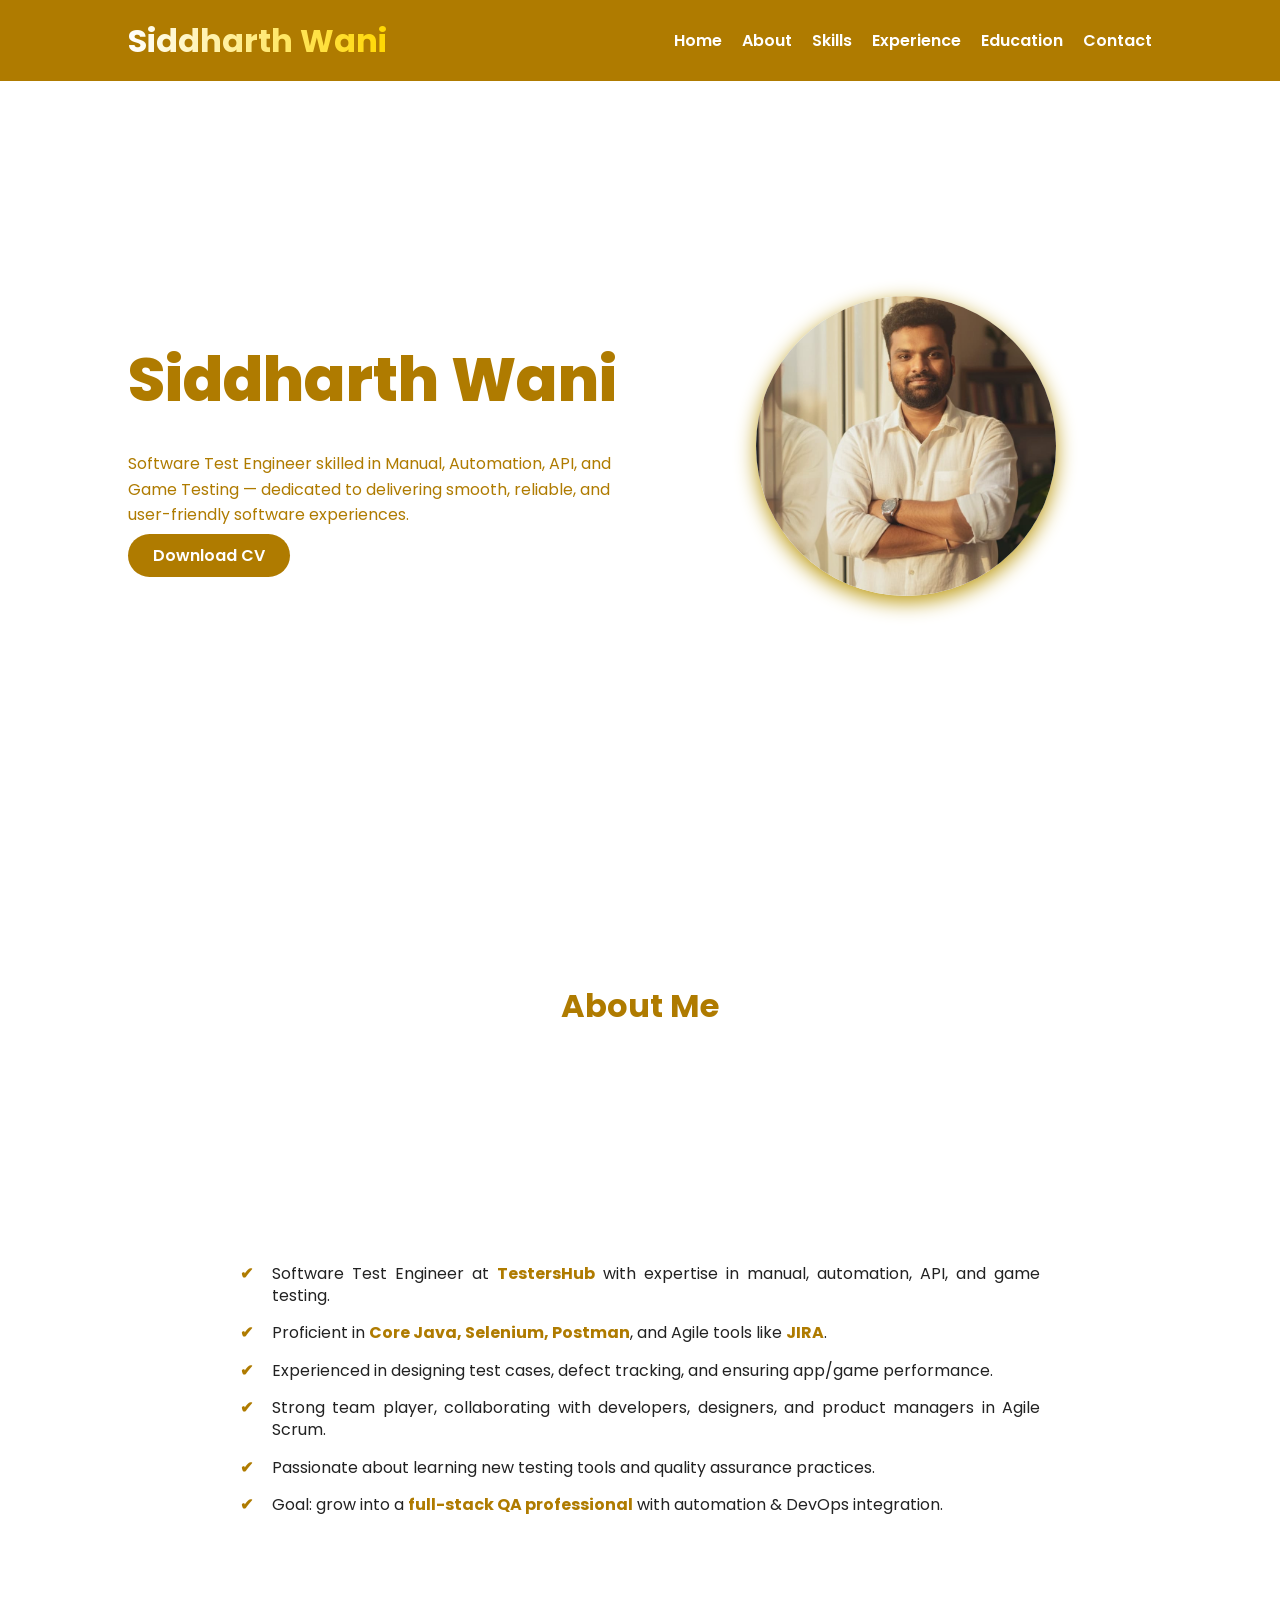
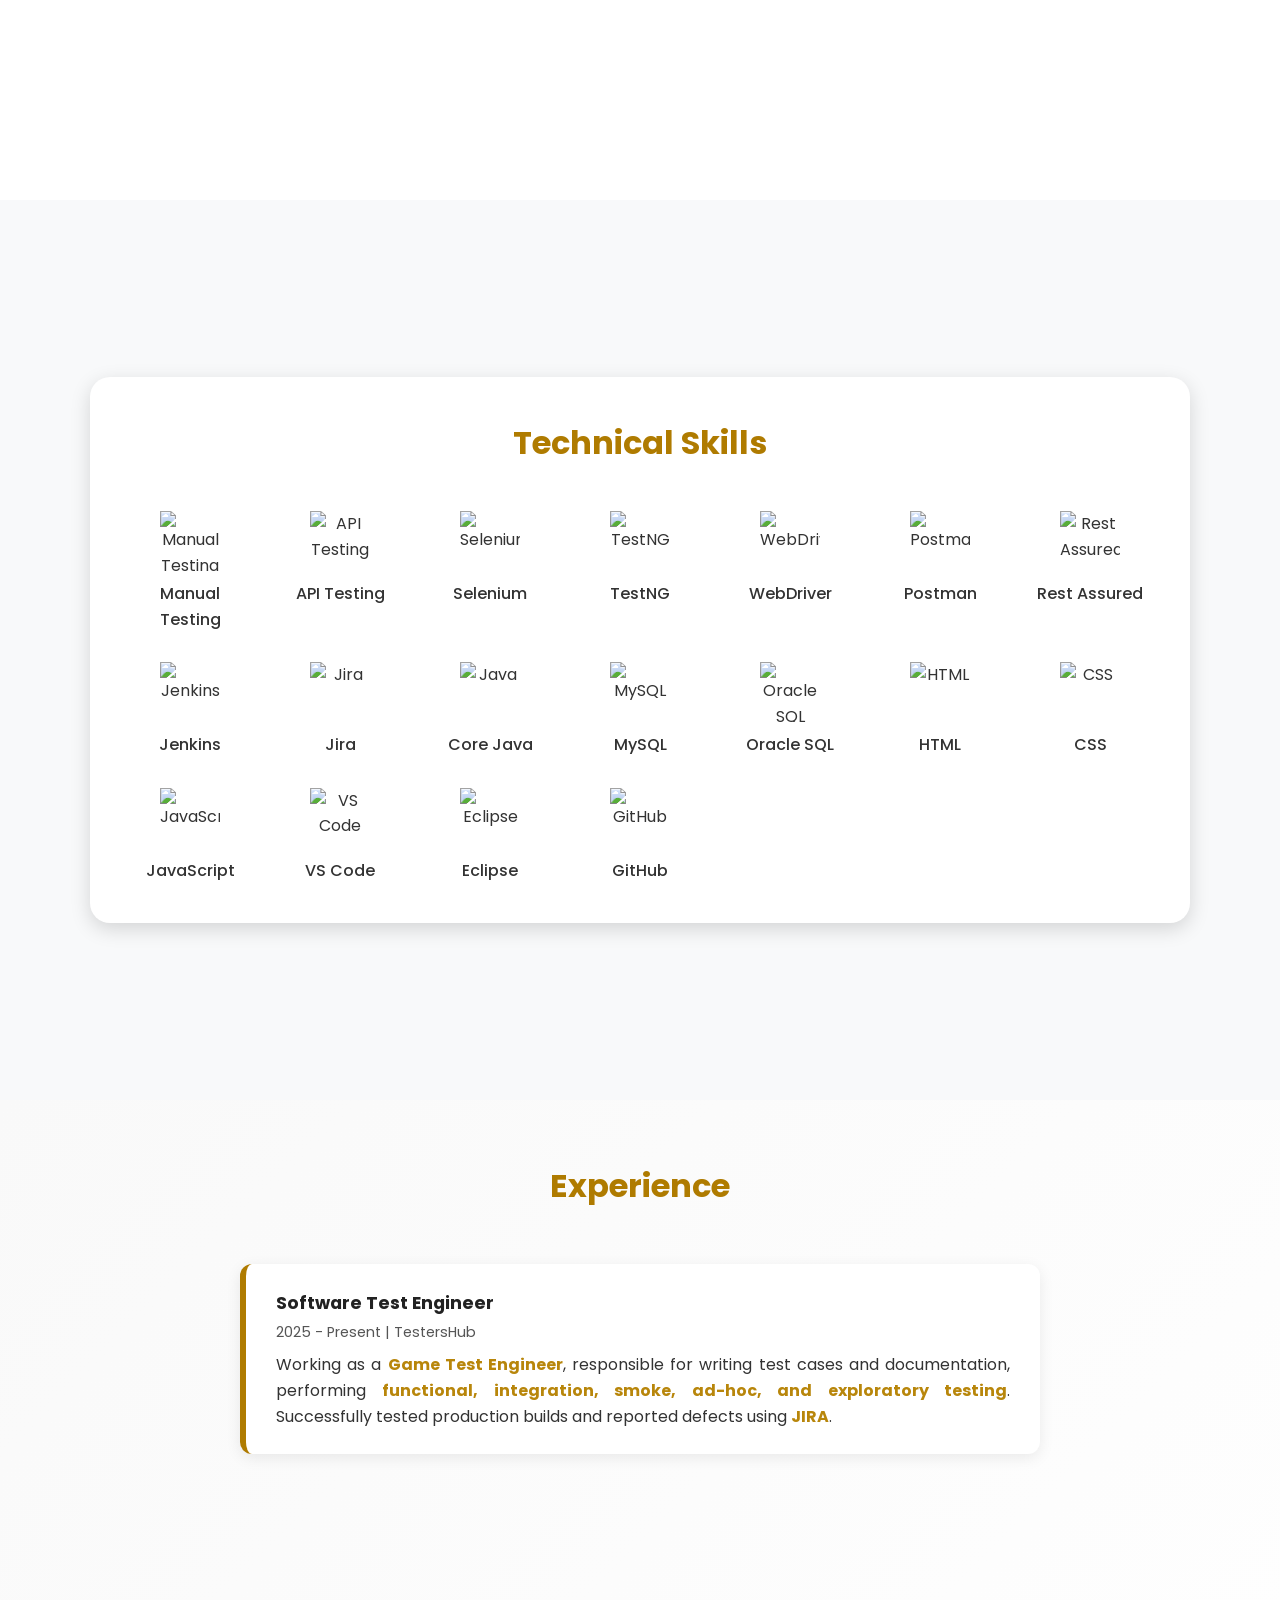
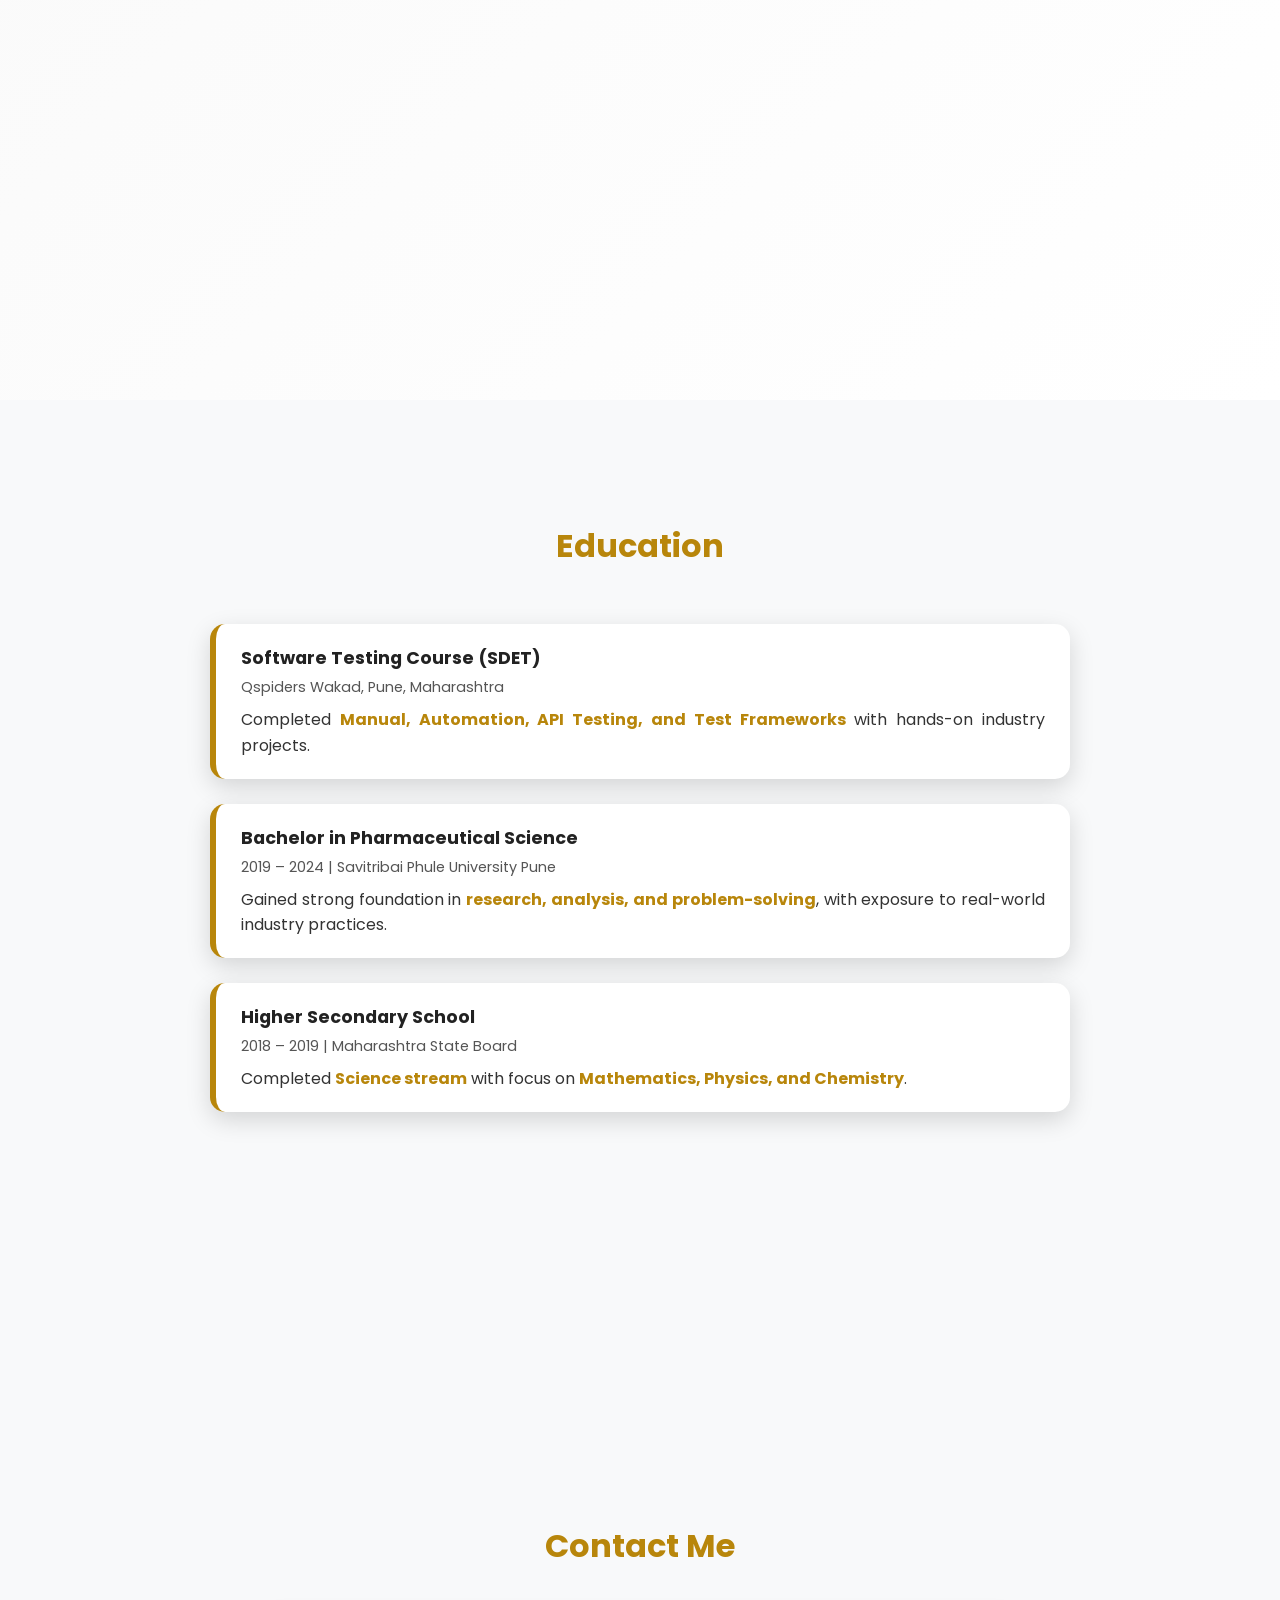
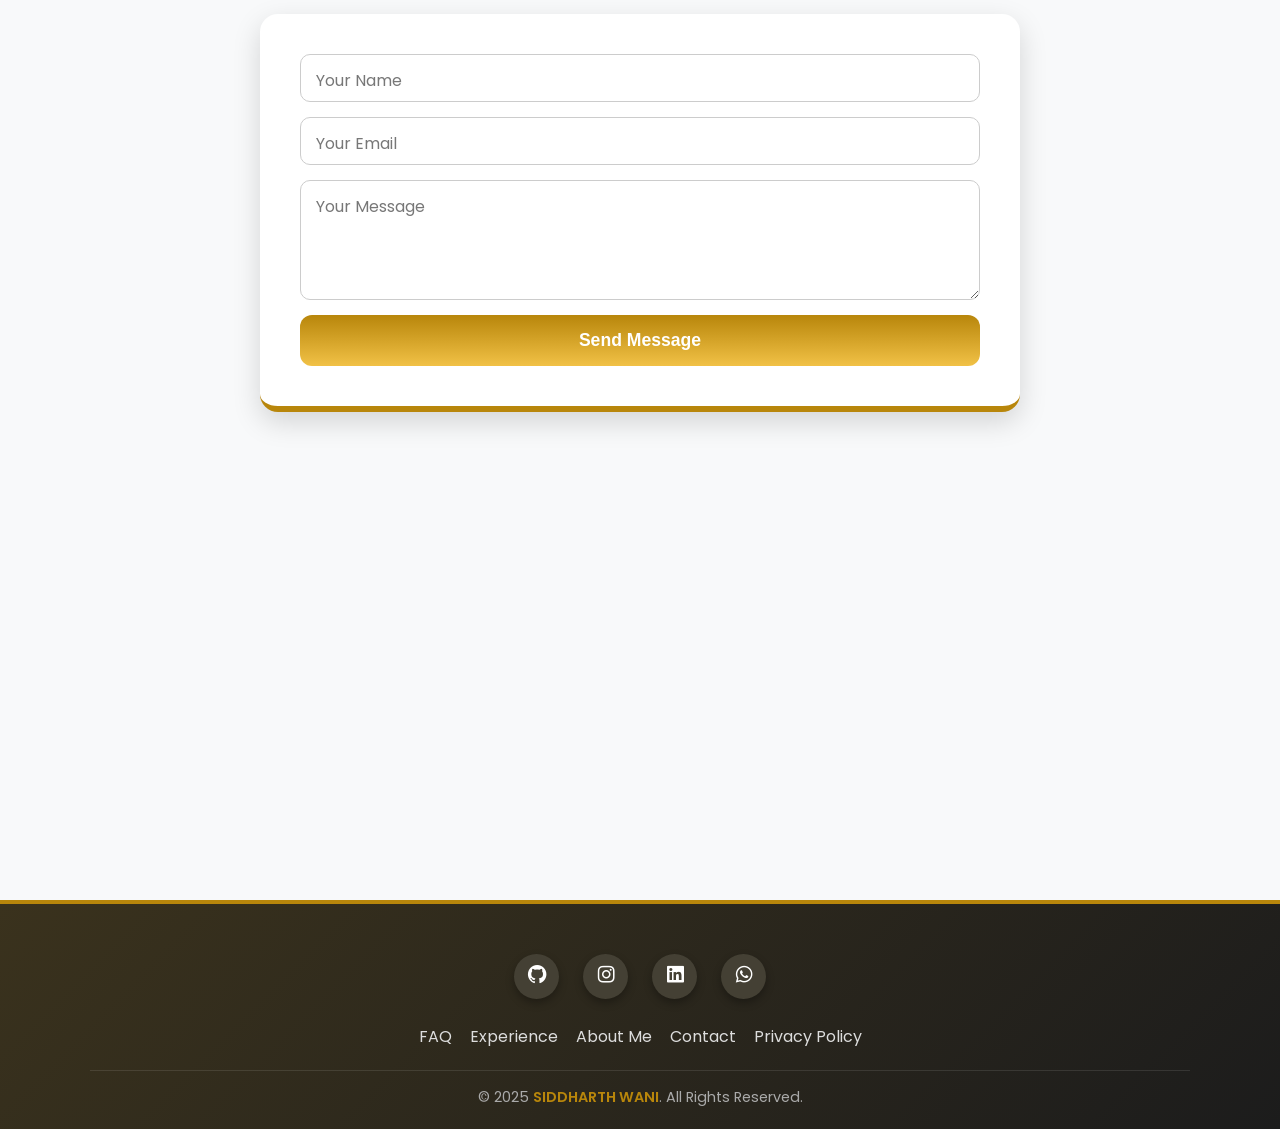
==== commit f76f7847: "Update index.html" ====
--- a/index.html
+++ b/index.html
@@ -195,7 +195,7 @@
     <h2>Experience</h2>
     <div class="experience-entry">
       <div class="exp-header">
-        <h3>Software Test Engi.</h3>
+        <h3>Software Test Engineer</h3>
         <span class="exp-date">2025 - Present | TestersHub</span>
       </div>
       <p>
@@ -213,9 +213,9 @@
 
     <div class="education-card">
       <div class="edu-header">
-        <h3>SDET Course</h3>
+        <h3>Software Testing Course (SDET)</h3>
         <span class="edu-date">
-          Qspiders Wakad, Pune, Maharashtra (Unit of Test Yantra Software Solutions Ltd.)
+          Qspiders Wakad, Pune, Maharashtra
         </span>
       </div>
       <p>
@@ -226,7 +226,7 @@
 
     <div class="education-card">
       <div class="edu-header">
-        <h3>B.Pharmacy</h3>
+        <h3>Bachelor in Pharmaceutical Science</h3>
         <span class="edu-date">2019 – 2024 | Savitribai Phule University Pune</span>
       </div>
       <p>
@@ -237,7 +237,7 @@
 
     <div class="education-card">
       <div class="edu-header">
-        <h3>HSC</h3>
+        <h3>Higher Secondary School</h3>
         <span class="edu-date">2018 – 2019 | Maharashtra State Board</span>
       </div>
       <p>
@@ -327,4 +327,3 @@
   </script>
 </body>
 </html>
-
--- a/style.css
+++ b/style.css
@@ -243,7 +243,7 @@
   height: 300px;
   object-fit: cover;
   border-radius: 50%;
-  box-shadow: 0 6px 20px  rgb(192, 192, 192);
+  box-shadow: 0 6px 20px rgb(189, 154, 17);
   transition: 0.4s;
 }
 
@@ -302,7 +302,7 @@
 
 .about-section ul li {
   font-size: 1rem;
-  line-height: 1.6;
+  line-height: 1.4;
   margin-bottom: 15px;
   padding-left: 32px;
   position: relative;
@@ -467,7 +467,7 @@
 }
 
 .experience-entry h3 {
-  font-size: 1.1rem;
+  font-size: 1.4rem;
   font-weight: 600;
   color: #222;
 }
@@ -546,7 +546,7 @@
 }
 
 .edu-header h3 {
-  font-size: 1.1rem;
+  font-size: 1.3rem;
   font-weight: bold;
   color: #222;
 }
@@ -814,5 +814,59 @@
     background: #fff;
   }
 }
-
-
+/* Experience & Education header fix */
+.exp-header,
+.edu-header {
+  display: flex;
+  flex-direction: column;   /* stack vertically */
+  align-items: flex-start;  /* left align */
+  margin-bottom: 8px;       /* spacing below header */
+}
+
+.exp-header h3,
+.edu-header h3 {
+  margin: 0;
+  font-size: 1.1rem;        /* heading size */
+  font-weight: bold;
+}
+
+.exp-header .exp-date,
+.edu-header .edu-date {
+  margin-top: 4px;          /* gap below title */
+  font-size: 0.9rem;
+  color: #555;              /* softer text */
+}
+
+/* Mobile optimization */
+@media (max-width: 768px) {
+  .exp-header h3,
+  .edu-header h3 {
+    font-size: 1rem;
+  }
+
+  .exp-header .exp-date,
+  .edu-header .edu-date {
+    font-size: 0.85rem;
+  }
+}
+/* Force contact form fields to stack vertically */
+.contact-form {
+  display: flex;
+  flex-direction: column;
+  gap: 15px; /* space between fields */
+}
+
+.contact-form .form-group {
+  width: 100% !important;
+  display: block;
+}
+
+.contact-form .form-group.half-width {
+  width: 100% !important; /* override half-width */
+}
+
+.contact-form input,
+.contact-form textarea {
+  width: 100% !important;
+  display: block;
+}
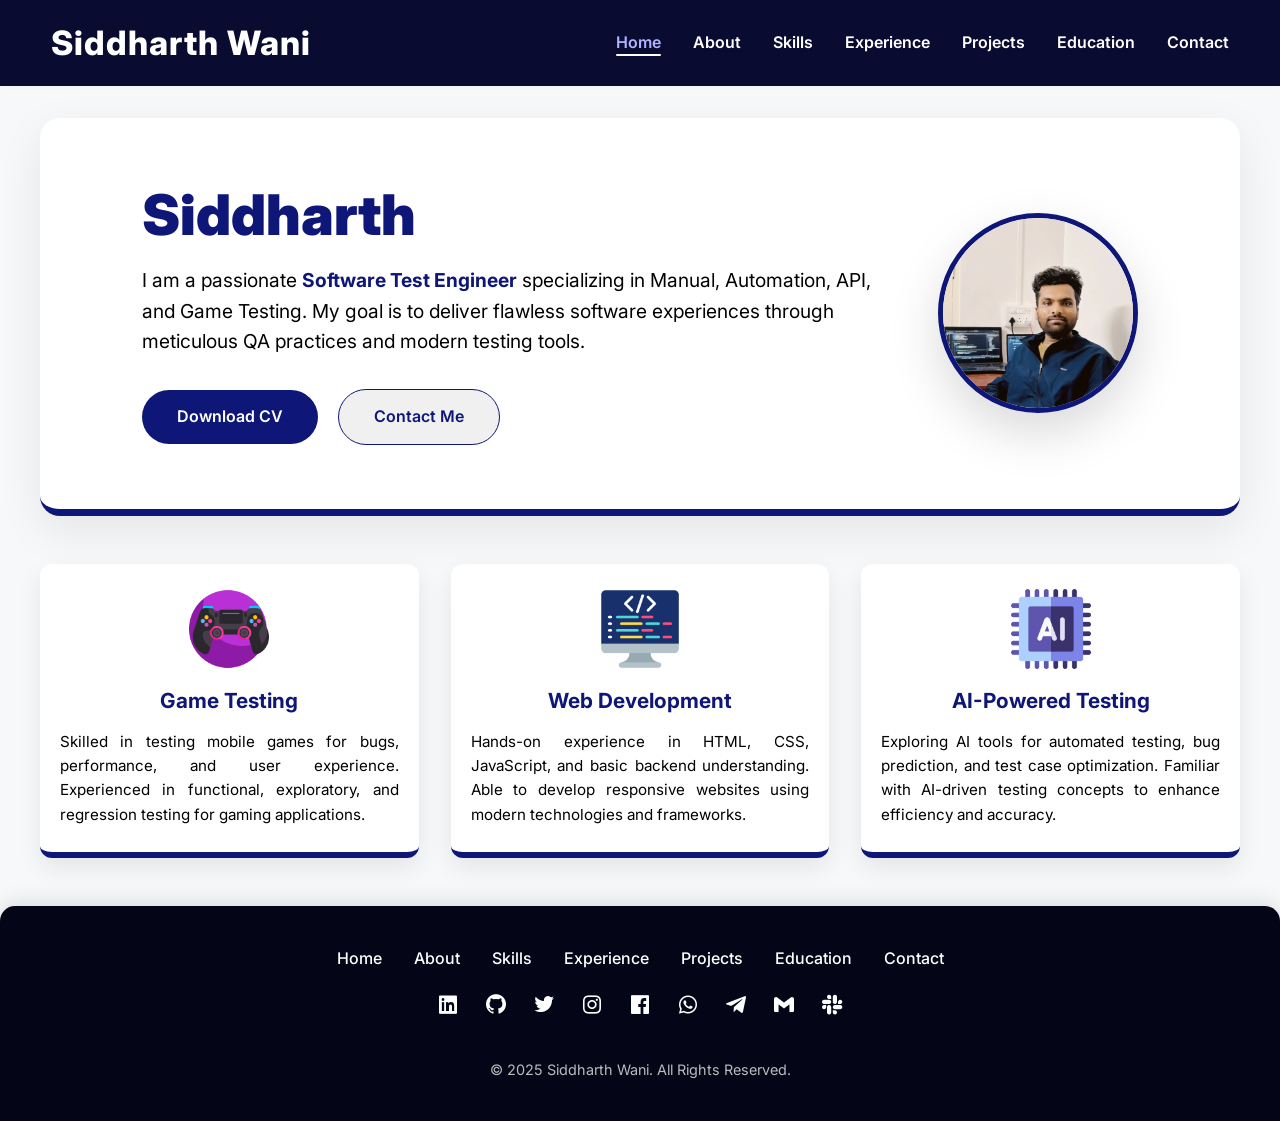
==== commit 77d68a28: "Add files via upload" ====
--- a/index.html
+++ b/index.html
@@ -4,19 +4,14 @@
   <meta charset="UTF-8">
   <meta name="viewport" content="width=device-width, initial-scale=1.0">
   <title>Siddharth Wani | Portfolio</title>
-  
-  <!-- Google Fonts -->
-  <link href="https://fonts.googleapis.com/css2?family=Poppins:wght@400;600;700&display=swap" rel="stylesheet">
-  
-  <!-- CSS -->
+  <link href="https://fonts.googleapis.com/css2?family=Inter:wght@400;600;700&display=swap" rel="stylesheet">
   <link rel="stylesheet" href="style.css">
-  
-  <!-- Boxicons -->
   <link href="https://unpkg.com/boxicons@2.1.4/css/boxicons.min.css" rel="stylesheet">
+  <link href="https://unpkg.com/boxicons@2.1.4/css/boxicons.min.css" rel="stylesheet">
+
 </head>
-
 <body>
-  <!-- Scroll progress bar -->
+  <!-- Scroll Progress Bar -->
   <div class="scroll-progress"></div>
 
   <!-- Navbar -->
@@ -24,306 +19,134 @@
     <nav class="navbar">
       <div class="logo">Siddharth Wani</div>
       <ul class="nav-links">
-        <li><a href="#home">Home</a></li>
-        <li><a href="#about">About</a></li>
-        <li><a href="#skills">Skills</a></li>
-        <!-- <li><a href="#projects">Projects</a></li> -->
-        <li><a href="#experience">Experience</a></li>
-        <li><a href="#education">Education</a></li>
-        <li><a href="#contact">Contact</a></li>
+        <li><a href="index.html" class="active">Home</a></li>
+        <li><a href="about.html">About</a></li>
+        <li><a href="skills.html">Skills</a></li>
+        <li><a href="experience.html">Experience</a></li>
+        <li><a href="projects.html">Projects</a></li>
+        <li><a href="education.html">Education</a></li>
+        <li><a href="contact.html">Contact</a></li>
       </ul>
-      <div class="hamburger">
-        <span></span><span></span><span></span>
-      </div>
+      <div class="hamburger"><span></span><span></span><span></span></div>
     </nav>
   </header>
 
-  <!-- Home -->
-  <section id="home" class="home-section">
-    
-    <div class="home-content">
-      <div class="home-text">
-        <h1 id="typing-text">Siddharth Wani</h1>
+  <!-- Hero Section -->
+  <section class="hero">
+    <div class="hero-content">
+      <h1 id="typing-text">Siddharth Wani</h1>
+      <p>I am a passionate <span>Software Test Engineer</span> specializing in Manual, Automation, API, and Game Testing. My goal is to deliver flawless software experiences through meticulous QA practices and modern testing tools.</p>
+      <div class="hero-btns">
+       <a href="Siddharth Wani- Resume.pdf" id="download-cv" class="btn-primary">Download CV</a>
 
-
-        <p>
-          Software Test Engineer skilled in Manual, Automation, API, and Game Testing —
-          dedicated to delivering smooth, reliable, and user-friendly software experiences.
-        </p>
-        <!-- Download CV button -->
-        <a href="#" class="cta-btn">Download CV</a>
+        
+        <a href="contact.html" class="btn-secondary">Contact Me</a>
       </div>
-      <div class="home-image">
-        <img src="WhatsApp Image 2025-09-19 at 12.23.05 AM.jpeg" alt="Siddharth Wani">
-      </div>
+    </div>
+    <div class="hero-image">
+      <img src="Picsart_25-09-28_19-51-25-520.jpg" alt="Siddharth Wani">
     </div>
   </section>
 
-  <!-- About -->
-  <section id="about" class="about-section">
-    <h2>About Me</h2>
-    <ul>
-      <li>Software Test Engineer at <strong>TestersHub</strong> with expertise in manual, automation, API, and game testing.</li>
-      <li>Proficient in <strong>Core Java, Selenium, Postman</strong>, and Agile tools like <strong>JIRA</strong>.</li>
-      <li>Experienced in designing test cases, defect tracking, and ensuring app/game performance.</li>
-      <li>Strong team player, collaborating with developers, designers, and product managers in Agile Scrum.</li>
-      <li>Passionate about learning new testing tools and quality assurance practices.</li>
-      <li>Goal: grow into a <strong>full-stack QA professional</strong> with automation & DevOps integration.</li>
+  <div class="highlights">
+
+<!-- Card 1: Game Testing -->
+<div class="highlight-card">
+  <div class="highlight-logo-container">
+    <img src="gaming.png" alt="Game Testing Logo" class="highlight-logo">
+  </div>
+  <h3 style="text-align: center;">Game Testing</h3>
+  <p style="text-align: justify;">
+    Skilled in testing mobile games for bugs, performance, and user experience. Experienced in functional, exploratory, and regression testing for gaming applications.
+  </p>
+</div>
+
+<!-- Card 2: Development Skills -->
+<div class="highlight-card">
+  <div class="highlight-logo-container">
+    <img src="programming.png" alt="Development Logo" class="highlight-logo">
+  </div>
+  <h3 style="text-align: center;">Web Development</h3>
+  <p style="text-align: justify;">
+    Hands-on experience in HTML, CSS, JavaScript, and basic backend understanding. Able to develop responsive websites using modern technologies and frameworks.
+  </p>
+</div>
+
+<!-- Card 3: AI in Testing -->
+<div class="highlight-card">
+  <div class="highlight-logo-container">
+    <img src="ai.png" alt="AI Testing Logo" class="highlight-logo">
+  </div>
+  <h3 style="text-align: center;">AI-Powered Testing</h3>
+  <p style="text-align: justify;">
+    Exploring AI tools for automated testing, bug prediction, and test case optimization. Familiar with AI-driven testing concepts to enhance efficiency and accuracy.
+  </p>
+</div>
+
+
+
+
+</div>
+
+
+<footer class="footer">
+  <div class="footer-container">
+    <!-- Quick Links -->
+    <ul class="footer-links">
+      <li><a href="index.html">Home</a></li>
+      <li><a href="about.html">About</a></li>
+      <li><a href="skills.html">Skills</a></li>
+      <li><a href="experience.html">Experience</a></li>
+      <li><a href="projects.html">Projects</a></li>
+      <li><a href="education.html">Education</a></li>
+      <li><a href="contact.html">Contact</a></li>
     </ul>
-  </section>
 
-  <!-- Skills -->
-  <section id="skills" class="skills-section ">
-    <div class="skills-card">
-      <h2>Technical Skills</h2>
-      <div class="skills-icons">
+    <!-- Social Icons -->
+<div class="social">
+  <a href="https://www.linkedin.com/in/siddharthwani/" target="_blank">
+    <i class='bx bxl-linkedin-square'></i>
+  </a>
+  <a><i class='bx bxl-github'></i></a>
+  <a><i class='bx bxl-twitter'></i></a>
+  <a href="https://www.instagram.com/siddharthbwani?igsh=bHFyMXdpeGRtMmJ3" target="_blank">
+    <i class='bx bxl-instagram'></i>
+  </a>
+  <a><i class='bx bxl-facebook-square'></i></a>
+  <a href="https://wa.me/918767096245" target="_blank">
+    <i class='bx bxl-whatsapp'></i>
+  </a>
+  <a><i class='bx bxl-telegram'></i></a>
 
-        <!-- Manual Testing -->
-        <div class="skill-item">
-          <img src="https://img.icons8.com/ios-filled/100/clipboard.png" alt="Manual Testing">
-          <p>Manual Testing</p>
-        </div>
+ <a href="https://mail.google.com/mail/?view=cm&fs=1&to=wanisiddharthb@gmail.com&su=Hello%20Siddharth&body=I%20want%20to%20connect%20with%20you" target="_blank">
+  <i class='bx bxl-gmail'></i>
+</a>
 
-        <!-- API Testing -->
-        <div class="skill-item">
-          <img src="https://img.icons8.com/ios-filled/100/api.png" alt="API Testing">
-          <p>API Testing</p>
-        </div>
+  <a><i class='bx bxl-slack'></i></a>
+</div>
 
-        <!-- Selenium -->
-        <div class="skill-item">
-          <img src="https://www.svgrepo.com/show/354321/selenium.svg" alt="Selenium">
-          <p>Selenium</p>
-        </div>
 
-        <!-- TestNG -->
-        <div class="skill-item">
-          <img src="https://avatars.githubusercontent.com/u/5896677?s=200&v=4" alt="TestNG">
-          <p>TestNG</p>
-        </div>
+  <!-- Copyright -->
+  <div class="copyright">
+    <p>© 2025 Siddharth Wani. All Rights Reserved.</p>
+  </div>
+</footer>
 
-        <!-- WebDriver -->
-        <div class="skill-item">
-          <img src="https://www.selenium.dev/images/selenium_logo_square_green.png" alt="WebDriver">
-          <p>WebDriver</p>
-        </div>
 
-        <!-- Postman -->
-        <div class="skill-item">
-          <img src="https://www.vectorlogo.zone/logos/getpostman/getpostman-icon.svg" alt="Postman">
-          <p>Postman</p>
-        </div>
 
-        <!-- Rest Assured -->
-        <div class="skill-item">
-          <img src="https://avatars.githubusercontent.com/u/19369327?s=200&v=4" alt="Rest Assured">
-          <p>Rest Assured</p>
-        </div>
 
-        <!-- Jenkins -->
-        <div class="skill-item">
-          <img src="https://cdn.jsdelivr.net/gh/devicons/devicon/icons/jenkins/jenkins-original.svg" alt="Jenkins">
-          <p>Jenkins</p>
-        </div>
+  <script src="script.js"></script>
 
-        <!-- Jira -->
-        <div class="skill-item">
-          <img src="https://cdn.jsdelivr.net/gh/devicons/devicon/icons/jira/jira-original.svg" alt="Jira">
-          <p>Jira</p>
-        </div>
+<!-- Modal -->
+<div id="downloadModal" class="modal">
+  <div class="modal-content">
+    <p>Do you want to download the CV?</p>
+    <div class="modal-buttons">
+      <button id="yesBtn" class="btn-yes">Yes</button>
+      <button id="noBtn" class="btn-no">No</button>
+    </div>
+  </div>
+</div>
 
-        <!-- Core Java -->
-        <div class="skill-item">
-          <img src="https://cdn.jsdelivr.net/gh/devicons/devicon/icons/java/java-original.svg" alt="Java">
-          <p>Core Java</p>
-        </div>
-
-        <!-- MySQL -->
-        <div class="skill-item">
-          <img src="https://cdn.jsdelivr.net/gh/devicons/devicon/icons/mysql/mysql-original.svg" alt="MySQL">
-          <p>MySQL</p>
-        </div>
-
-        <!-- Oracle SQL -->
-        <div class="skill-item">
-          <img src="https://cdn.worldvectorlogo.com/logos/oracle-6.svg" alt="Oracle SQL">
-          <p>Oracle SQL</p>
-        </div>
-
-        <!-- HTML -->
-        <div class="skill-item">
-          <img src="https://cdn.jsdelivr.net/gh/devicons/devicon/icons/html5/html5-original.svg" alt="HTML">
-          <p>HTML</p>
-        </div>
-
-        <!-- CSS -->
-        <div class="skill-item">
-          <img src="https://cdn.jsdelivr.net/gh/devicons/devicon/icons/css3/css3-original.svg" alt="CSS">
-          <p>CSS</p>
-        </div>
-
-        <!-- JavaScript -->
-        <div class="skill-item">
-          <img src="https://cdn.jsdelivr.net/gh/devicons/devicon/icons/javascript/javascript-original.svg" alt="JavaScript">
-          <p>JavaScript</p>
-        </div>
-
-        <!-- VS Code -->
-        <div class="skill-item">
-          <img src="https://cdn.jsdelivr.net/gh/devicons/devicon/icons/vscode/vscode-original.svg" alt="VS Code">
-          <p>VS Code</p>
-        </div>
-
-        <!-- Eclipse -->
-        <div class="skill-item">
-          <img src="https://cdn.worldvectorlogo.com/logos/eclipse-11.svg" alt="Eclipse">
-          <p>Eclipse</p>
-        </div>
-
-        <!-- GitHub -->
-        <div class="skill-item">
-          <img src="https://cdn.jsdelivr.net/gh/devicons/devicon/icons/github/github-original.svg" alt="GitHub">
-          <p>GitHub</p>
-        </div>
-
-      </div>
-    </div>
-  </section>
-
-  <!-- Experience -->
-  <section id="experience" class="experience">
-    <h2>Experience</h2>
-    <div class="experience-entry">
-      <div class="exp-header">
-        <h3>Software Test Engineer</h3>
-        <span class="exp-date">2025 - Present | TestersHub</span>
-      </div>
-      <p>
-        Working as a <strong class="highlight">Game Test Engineer</strong>, responsible for writing test 
-        cases and documentation, performing <strong class="highlight">functional, integration, smoke, 
-        ad-hoc, and exploratory testing</strong>. Successfully tested production 
-        builds and reported defects using <strong class="highlight">JIRA</strong>.
-      </p>
-    </div>
-  </section>
-
-  <!-- Education -->
-  <section id="education" class="education ">
-    <h2>Education</h2>
-
-    <div class="education-card">
-      <div class="edu-header">
-        <h3>Software Testing Course (SDET)</h3>
-        <span class="edu-date">
-          Qspiders Wakad, Pune, Maharashtra
-        </span>
-      </div>
-      <p>
-        Completed <strong class="highlight">Manual, Automation, API Testing, and Test Frameworks</strong> 
-        with hands-on industry projects.
-      </p>
-    </div>
-
-    <div class="education-card">
-      <div class="edu-header">
-        <h3>Bachelor in Pharmaceutical Science</h3>
-        <span class="edu-date">2019 – 2024 | Savitribai Phule University Pune</span>
-      </div>
-      <p>
-        Gained strong foundation in <strong class="highlight">research, analysis, and problem-solving</strong>, 
-        with exposure to real-world industry practices.
-      </p>
-    </div>
-
-    <div class="education-card">
-      <div class="edu-header">
-        <h3>Higher Secondary School</h3>
-        <span class="edu-date">2018 – 2019 | Maharashtra State Board</span>
-      </div>
-      <p>
-        Completed <strong class="highlight">Science stream</strong> with focus on 
-        <strong class="highlight">Mathematics, Physics, and Chemistry</strong>.
-      </p>
-    </div>
-  </section>
-
-  <!-- Contact -->
-  <section id="contact" class="contact">
-    <h2>Contact Me</h2>
-    <div class="contact-card">
-      <form class="contact-form">
-
-        <div class="form-group half-width">
-          <input type="text" id="name" required>
-          <label for="name">Your Name</label>
-        </div>
-
-        <div class="form-group half-width">
-          <input type="email" id="email" required>
-          <label for="email">Your Email</label>
-        </div>
-
-        <div class="form-group full-width">
-          <textarea id="message" rows="5" required></textarea>
-          <label for="message">Your Message</label>
-        </div>
-
-        <button type="submit">Send Message</button>
-      </form>
-    </div>
-  </section>
-
-  <!-- Footer -->
-  <footer class="footer">
-    <div class="footer-container">
-
-      <!-- Social Icons -->
-      <div class="social">
-        <a href="https://github.com/siddharthbwani" target="_blank"><i class='bx bxl-github'></i></a>
-        <a href="https://www.instagram.com/siddharthbwani?igsh=bHFyMXdpeGRtMmJ3" target="_blank"><i class='bx bxl-instagram'></i></a>
-        <a href="https://www.linkedin.com/in/siddharthwani/" target="_blank"><i class='bx bxl-linkedin-square'></i></a>
-        <a href="#"><i class='bx bxl-whatsapp'></i></a>
-      </div>
-
-      <!-- Quick Links -->
-      <ul class="footer-links">
-        <li><a href="javascript:void(0)">FAQ</a></li>
-        <li><a href="#experience">Experience</a></li>
-        <li><a href="#about">About Me</a></li>
-        <li><a href="#contact">Contact</a></li>
-        <li><a href="javascript:void(0)">Privacy Policy</a></li>
-      </ul>
-
-      <!-- Copyright -->
-      <p class="copyright">© 2025 <span>SIDDHARTH WANI</span>. All Rights Reserved.</p>
-    </div>
-  </footer>
-
-  <!-- Font Awesome -->
-  <script src="https://kit.fontawesome.com/your-kit-id.js" crossorigin="anonymous"></script>
-
-  <!-- Script -->
-  <script>
-    document.addEventListener('DOMContentLoaded', () => {
-      const hamburger = document.querySelector('.hamburger');
-      const navLinks = document.querySelector('.nav-links');
-      const navItems = document.querySelectorAll('.nav-links a');
-
-      hamburger.addEventListener('click', () => {
-        navLinks.classList.toggle('active');
-      });
-
-      navItems.forEach(item => {
-        item.addEventListener('click', () => {
-          navLinks.classList.remove('active');
-        });
-      });
-
-      // Disable right-click & text selection
-      // document.addEventListener('contextmenu', e => e.preventDefault());
-      document.addEventListener('mousedown', e => { if (e.detail > 1) e.preventDefault(); });
-      document.addEventListener('copy', e => e.preventDefault());
-    });
-  </script>
 </body>
 </html>
--- a/style.css
+++ b/style.css
@@ -1,786 +1,380 @@
-/* ==============================
-   Global Reset & Body
-============================== */
+/* ======================================== Global Reset & Body ======================================== */
 * {
   margin: 0;
   padding: 0;
   box-sizing: border-box;
-  -webkit-user-select: none; /* Safari/Chrome */
-  -moz-user-select: none;    /* Firefox */
-  -ms-user-select: none;     /* IE/Edge */
-  user-select: none;         /* Standard */
+  scroll-behavior: smooth;
 }
 
 body {
-  font-family: 'Poppins', sans-serif;
-  background: #f8f9fa;
-  color: #333;
+  font-family: 'Inter', sans-serif;
+  background: #f7f8fa;
+  /* Light professional background */
+  color: #1c1c1c;
   line-height: 1.6;
-  transition: all 0.3s ease-in-out;
-}
-
-/* Smooth hover transitions globally */
-a,
-img,
-.skill-card,
-.project-card,
-.about-text,
-.timeline-item,
-.contact-form input,
-.contact-form textarea,
-.contact-form button {
-  transition: all 0.3s ease-in-out;
-}
-
-/* ==============================
-   Navbar
-============================== */
-header {
-  position: fixed;
-  width: 100%;
-  top: 0;
-  left: 0;
-  z-index: 9999;
-  background: linear-gradient(90deg, #af7b00, #af7b00);
-}
-
+  overflow-x: hidden;
+}
+
+a {
+  text-decoration: none;
+  color: inherit;
+}
+
+img {
+  max-width: 100%;
+  display: block;
+}
+
+/* ======================================== Navbar ======================================== */
 .navbar {
   display: flex;
   justify-content: space-between;
   align-items: center;
-  padding: 15px 10%;
+  padding: 1rem 4%;
+  background: #090c30;
+  box-shadow: 0 2px 12px rgba(0, 0, 0, 0.010);
+  position: sticky;
+  top: 0;
+  z-index: 1000;
+  transition: all 0.3s ease;
+}
+
+.navbar.scrolled {
+  box-shadow: 0 6px 25px rgba(0, 0, 0, 0.5);
+}
+
+.navbar .logo {
+  font-size: 2.1rem;
+  font-weight: 800;
   color: #ffffff;
-}
-
-.logo {
-  font-size: 2rem;
-  font-weight: 700;
-  cursor: pointer;
-  color: #fff;
-  background: linear-gradient(90deg, #fff, #ffd700, #fff);
-  background-size: 200%;
-  -webkit-background-clip: text;
-  -webkit-text-fill-color: transparent;
-  animation: shimmer 4s infinite linear;
-}
-
-@keyframes shimmer {
-  0% {
-    background-position: -200% center;
-  }
-  100% {
-    background-position: 200% center;
-  }
+  /* Dark professional logo color */
+  letter-spacing: 1px;
+  transition: all 0.3s ease;
+}
+
+.navbar .logo:hover {
+  color: #afb5fe;
+  transform: scale(1.05);
 }
 
 .nav-links {
+  display: flex;
+  gap: 2rem;
+  align-items: center;
+  
+}
+.nav-links a {
+  -webkit-user-drag: none; /* Safari & Chrome */
+  user-drag: none;         /* Standard */
+  -webkit-touch-callout: none; /* Disable long-press menu on iOS */
+}
+
+
+.nav-links li {
   list-style: none;
-  display: flex;
-  gap: 20px;
-  z-index: 1000;
-}
-
-.nav-links a {
-  color: #fff;
-  text-decoration: none;
-  font-size: 1rem;
+  /* Remove dots */
+}
+
+.nav-links li a {
   font-weight: 600;
+  color: #ffffff;
   position: relative;
-  transition: 0.3s;
-}
-
-.nav-links a:hover {
-  color: #fff700;
-}
-
-.nav-links a::after {
-  content: "";
+  transition: all 0.3s ease;
+}
+
+.nav-links li a.active,
+.nav-links li a:hover {
+  color: #afb5fe;
+}
+
+.nav-links li a::after {
+  content: '';
   position: absolute;
-  bottom: -5px;
+  width: 0%;
+  height: 2px;
+  bottom: -4px;
   left: 0;
-  width: 0;
-  height: 2px;
-  background: #fff700;
-  transition: width 0.3s;
-}
-
-.nav-links a:hover::after {
+  background: #ffffff;
+  transition: 0.3s ease;
+  border-radius: 2px;
+}
+
+.nav-links li a:hover::after,
+.nav-links li a.active::after {
   width: 100%;
 }
 
+/* Hamburger Menu */
 .hamburger {
   display: none;
+  flex-direction: column;
+  justify-content: space-between;
+  width: 30px;
+  height: 22px;
   cursor: pointer;
-  flex-direction: column;
-  gap: 5px;
+  z-index: 101;
 }
 
 .hamburger span {
-  width: 25px;
+  display: block;
   height: 3px;
-  background: #fff;
-}
-
-/* ==============================
-   Sections
-============================== */
-section {
-  padding: 80px 10%;
-  min-height: 100vh;
-}
-
-h2 {
-  text-align: center;
-  margin-bottom: 40px;
-  font-size: 2rem;
-  color: #ffffff;
-  transition: 0.3s;
-}
-
-h2:hover {
-  color: #f2ff01;
-}
-
-/* ==============================
-   Home Section
-============================== */
-.home-section {
-  display: flex;
-  align-items: center;
-  justify-content: center;
+  width: 100%;
   background-color: #ffffff;
-  color: #af7b00;
-  text-align: left;
-}
-/* Typing Effect for Home Page Name */
-#typing-text {
-  font-size: clamp(2.6rem, 6.5vw, 3.8rem); /* bigger everywhere */
-  font-weight: 800;
-  text-transform: capitalize;
-  text-align: center;
-  color: #af7b00; /* matches your headings */
-  margin: 0 auto;
-  display: inline-block;
-  position: relative;
-  white-space: nowrap;
-  overflow: hidden;
-
-  animation: typing 4s steps(20, end) forwards;
-}
-
-
-/* Cursor (separate, smaller) */
-#typingText::after {
-  content: "";
-  position: absolute;
-  right: -6px; /* slight offset */
-  top: 20%;
-  width: 2px;
-  height: 60%; /* smaller height */
-  background-color: #af7b00;
-  animation: blink 0.7s step-end infinite;
-}
-
-/* Keep the full width always — just reveal text */
-@keyframes typing {
-  from {
-    clip-path: inset(0 100% 0 0);
-  }
-  to {
-    clip-path: inset(0 0 0 0);
-  }
-}
-
-/* Cursor blink */
-@keyframes blink {
-  50% {
-    opacity: 0;
-  }
-}
-
-.home-content {
-  display: flex;
-  flex-wrap: wrap;
-  align-items: center;
-  gap: 40px;
-}
-
-.home-text {
-  flex: 1;
-}
-
-.home-text h1 {
-  font-size: 3.5rem;
-}
-
-.home-text p {
-  margin: 15px 0;
-}
-
-.cta-btn {
-  background: #af7b00;
-  color: #ffffff;
-  padding: 10px 25px;
-  border-radius: 25px;
-  font-weight: 600;
-  text-decoration: none;
-  transition: 0.3s;
-}
-
-.cta-btn:hover {
-  background: black;
-  color: #fff;
-  box-shadow: 0 4px 15px rgba(219, 172, 0, 0.6);
-}
-
-.home-image {
-  flex: 1;
-  text-align: center;
-}
-
-.home-image img {
-  width: 300px;
-  height: 300px;
-  object-fit: cover;
-  border-radius: 50%;
-  box-shadow: 0 6px 20px rgb(189, 154, 17);
-  transition: 0.4s;
-}
-
-.home-image img:hover {
-  transform: scale(1.05);
-  box-shadow: 0 8px 25px rgba(255, 255, 255, 0.6);
-}
-
-/* ==============================
-   About Section
-============================== */
-.about-section {
-  background: #fff;
-  padding: 80px 10%;
-  width: 100%;
-  min-height: 100vh;
-  margin: 0;
-  color: #222;
-  text-align: left;
-  display: flex;
-  flex-direction: column;
-  justify-content: center;
-}
-
-.about-section h2 {
-  font-size: 2rem;
-  margin-bottom: 30px;
-  color: #af7b00;
-  text-align: center;
-}
-h2::after {
-  content: "";
-  display: block;
-  width: 60px;
-  height: 3px;
-  background: #af7b00; /* gold accent */
-  margin: 10px auto 0;
+  /* Line color */
   border-radius: 2px;
-
-  /* animation setup */
-  transform: scaleX(0);
-  transform-origin: center;
-  transition: transform 0.4s ease-in-out;
-}
-
-h2:hover::after {
-  transform: scaleX(1);
-}
-
-.about-section ul {
-  list-style: none;
-  padding: 0;
-  max-width: 800px;
-  margin: auto;
-}
-
-.about-section ul li {
-  font-size: 1rem;
-  line-height: 1.4;
-  margin-bottom: 15px;
-  padding-left: 32px;
-  position: relative;
-  text-align: justify;
-}
-
-.about-section ul li::before {
-  content: "✔";
-  position: absolute;
-  left: 0;
-  color: #af7b00;
-  font-weight: bold;
-}
-
-.about-section strong {
-  color: #af7b00;
-}
-
-/* Fix navbar overlap */
-html {
-  scroll-behavior: smooth;
-  scroll-padding-top: 80px;
-}
-
-/* ==============================
-   Skills Section
-============================== */
-.skills-section {
-  display: flex;
-  justify-content: center;
-  align-items: center;
-  padding: 60px 20px;
-}
-
-.skills-card {
-  background: #fff;
-  border-radius: 20px;
-  padding: 40px;
-  max-width: 1100px;
-  width: 100%;
-  box-shadow: 0 6px 20px rgba(0, 0, 0, 0.15);
-  text-align: center;
-  margin: 0 auto;
-}
-
-.skills-card h2 {
-  font-size: 2rem;
-  margin-bottom: 30px;
-  color: #af7b00;
-}
-h2::after {
-  content: "";
-  display: block;
-  width: 60px;
-  height: 3px;
-  background: #af7b00; /* gold accent */
-  margin: 10px auto 0;
-  border-radius: 2px;
-
-  /* animation setup */
-  transform: scaleX(0);
-  transform-origin: center;
-  transition: transform 0.4s ease-in-out;
-}
-
-h2:hover::after {
-  transform: scaleX(1);
-}
-
-.skills-icons {
-  display: grid;
-  grid-template-columns: repeat(auto-fit, minmax(120px, 1fr));
-  gap: 30px;
-  justify-items: center;
-}
-
-.skill-item {
-  display: flex;
-  flex-direction: column;
-  align-items: center;
-  transition: transform 0.3s ease, box-shadow 0.3s ease;
-}
-
-.skill-item img {
-  width: 60px;
-  height: 60px;
-  object-fit: contain;
-  margin-bottom: 10px;
-  transition: transform 0.3s ease;
-}
-
-.skill-item p {
-  font-size: 1rem;
-  color: #333;
-  font-weight: 500;
-}
-
-.skill-item:hover {
-  transform: translateY(-8px);
-}
-
-.skill-item:hover img {
-  transform: scale(1.1);
-}
-
-/* ==============================
-   Experience Section
-============================== */
-.experience {
-  padding: 60px 20px;
-  background: linear-gradient(135deg, #f9f9f9, #ffffff);
-  text-align: center;
-}
-
-.experience h2 {
-  font-size: 2rem;
-  color: #af7b00;
-  margin-bottom: 40px;
-}
-
-h2::after {
-  content: "";
-  display: block;
-  width: 60px;
-  height: 3px;
-  background: #af7b00; /* gold accent */
-  margin: 10px auto 0;
-  border-radius: 2px;
-
-  /* animation setup */
-  transform: scaleX(0);
-  transform-origin: center;
-  transition: transform 0.4s ease-in-out;
-}
-
-h2:hover::after {
-  transform: scaleX(1);
-}
-
-
-.experience-entry {
-  max-width: 800px;
-  margin: 0 auto;
-  padding: 25px 30px;
-  background: #fff;
-  border-left: 6px solid #af7b00;
-  border-radius: 12px;
-  box-shadow: 0 4px 15px rgba(0, 0, 0, 0.08);
-  text-align: left;
-  transition: transform 0.3s ease, box-shadow 0.3s ease;
-}
-
-.experience-entry:hover {
-  transform: translateY(-5px);
-  box-shadow: 0 8px 25px rgba(0, 0, 0, 0.15);
-}
-
-.exp-header {
-  display: flex;
-  justify-content: space-between;
-  margin-bottom: 12px;
-}
-
-.experience-entry h3 {
-  font-size: 1.4rem;
-  font-weight: 600;
-  color: #222;
-}
-
-.exp-date {
-  font-size: 0.95rem;
-  color: #666;
-}
-
-.experience-entry p {
-  font-size: 1rem;
-  line-height: 1.6;
-  color: #333;
-  text-align: justify;
-}
-
-.highlight {
-  color: #af7b00;
-  font-weight: bold;
-}
-
-/* ==============================
-   Education Section
-============================== */
-.education {
-  max-width: 900px;
-  margin: 100px auto;
-  padding: 20px;
-}
-
-.education h2 {
-  font-size: 2rem;
-  color: #b8860b;
-  text-align: center;
-  margin-bottom: 40px;
-}
-h2::after {
-  content: "";
-  display: block;
-  width: 60px;
-  height: 3px;
-  background: #af7b00; /* gold accent */
-  margin: 10px auto 0;
-  border-radius: 2px;
-
-  /* animation setup */
-  transform: scaleX(0);
-  transform-origin: center;
-  transition: transform 0.4s ease-in-out;
-}
-
-h2:hover::after {
-  transform: scaleX(1);
-}
-
-
-.education-card {
-  background: #fff;
-  border-left: 6px solid #b8860b;
-  border-radius: 15px;
-  padding: 20px 25px;
-  margin-bottom: 25px;
-  box-shadow: 0 8px 24px rgba(0, 0, 0, 0.15);
-  transition: transform 0.3s ease, box-shadow 0.3s ease;
-}
-
-.education-card:hover {
-  transform: translateY(-5px);
-  box-shadow: 0 8px 25px rgba(0, 0, 0, 0.15);
-}
-
-.edu-header {
-  display: flex;
-  justify-content: space-between;
-  margin-bottom: 12px;
-}
-
-.edu-header h3 {
-  font-size: 1.3rem;
-  font-weight: bold;
-  color: #222;
-}
-
-.edu-date {
-  font-size: 0.95rem;
-  color: #666;
-}
-
-.education-card p {
-  font-size: 1rem;
-  line-height: 1.6;
-  color: #333;
-  text-align: justify;
-}
-
-.highlight {
-  color: #b8860b;
-  font-weight: bold;
-}
-
-/* ==============================
-   Contact Section
-============================== */
-.contact {
-  max-width: 800px;
-  margin: 100px auto;
-  padding: 20px;
-  text-align: center;
-}
-
-.contact h2 {
-  font-size: 2rem;
-  color: #b8860b;
-  margin-bottom: 30px;
-  font-weight: bold;
-}
-h2::after {
-  content: "";
-  display: block;
-  width: 60px;
-  height: 3px;
-  background: #af7b00; /* gold accent */
-  margin: 10px auto 0;
-  border-radius: 2px;
-
-  /* animation setup */
-  transform: scaleX(0);
-  transform-origin: center;
-  transition: transform 0.4s ease-in-out;
-}
-
-h2:hover::after {
-  transform: scaleX(1);
-}
-
-.contact-card {
-  background: #fff;
-  border-bottom: 6px solid #b8860b;
-  border-radius: 18px;
-  padding: 40px;
-  box-shadow: 0 10px 28px rgba(0, 0, 0, 0.15);
-}
-
-.contact-form {
-  display: flex;
-  flex-wrap: wrap;
-  gap: 20px;
-  justify-content: space-between;
-}
-
-.form-group {
-  position: relative;
-  display: flex;
-  flex-direction: column;
-}
-
-.half-width {
-  flex: 1 1 calc(50% - 10px);
-}
-
-.full-width {
-  flex: 1 1 100%;
-}
-
-.form-group input,
-.form-group textarea {
-  width: 100%;
-  padding: 14px;
-  border: 1.5px solid #ccc;
-  border-radius: 10px;
-  font-size: 1rem;
-  transition: 0.3s ease;
-  background: transparent;
-}
-
-.form-group label {
-  position: absolute;
-  top: 14px;
-  left: 16px;
-  color: #777;
-  font-size: 1rem;
-  transition: 0.3s ease;
-  pointer-events: none;
-}
-
-.form-group input:focus,
-.form-group textarea:focus {
-  border-color: #b8860b;
-  outline: none;
-  box-shadow: 0 0 8px rgba(183, 8, 206, 0.3);
-}
-
-.form-group input:focus + label,
-.form-group input:valid + label,
-.form-group textarea:focus + label,
-.form-group textarea:valid + label {
-  top: -8px;
-  left: 12px;
-  font-size: 0.85rem;
-  color: #b8860b;
-  background: #fff;
-  padding: 0 6px;
-  border-radius: 4px;
-}
-
-.contact-form button {
-  width: 100%;
-  background: linear-gradient(#b8860b, #f1c146);
-  color: #fff;
-  border: none;
-  padding: 15px;
-  font-size: 1.1rem;
-  font-weight: bold;
-  border-radius: 12px;
-  cursor: pointer;
   transition: all 0.3s ease;
 }
 
-.contact-form button:hover {
-  transform: translateY(-3px);
-  box-shadow: 0 0 8px rgba(183, 8, 206, 0.3);
-}
-
-/* ==============================
-   Footer
-============================== */
-.footer {
-  background: linear-gradient(135deg, #3a321d, #1c1c1c);
-  color: #ddd;
-  padding: 50px 20px 20px;
-  margin-top: 60px;
-  border-top: 4px solid #b8860b;
-}
-
-.footer-container {
-  max-width: 1100px;
-  margin: auto;
-  text-align: center;
-}
-
-.footer .social {
-  margin-bottom: 25px;
-}
-
-.footer .social a {
-  display: inline-block;
-  width: 45px;
-  height: 45px;
-  margin: 0 10px;
-  border-radius: 50%;
-  background: #444034;
-  color: #fff;
-  font-size: 1.4rem;
-  line-height: 45px;
-  text-align: center;
-  transition: all 0.3s ease;
-  box-shadow: 0 4px 8px rgba(0, 0, 0, 0.3);
-}
-
-.footer .social a:hover {
-  background: #b8860b;
-  color: #fff;
-  transform: translateY(-5px);
-  box-shadow: 0 8px 18px rgba(184, 134, 11, 0.6);
-}
-
-.footer-links {
-  list-style: none;
-  padding: 0;
-  margin: 0 0 20px;
-  display: flex;
-  flex-wrap: wrap;
-  justify-content: center;
-  gap: 18px;
-}
-
-.footer-links li a {
-  color: #ddd;
-  text-decoration: none;
-  font-size: 1rem;
-  transition: color 0.3s ease;
-}
-
-.footer-links li a:hover {
-  color: #b8860b;
-}
-
-.footer .copyright {
-  font-size: 0.9rem;
-  color: #aaa;
-  margin-top: 20px;
-  border-top: 1px solid rgba(255, 255, 255, 0.1);
-  padding-top: 15px;
-}
-
-.footer .copyright span {
-  color: #b8860b;
-  font-weight: 600;
-}
-
-/* ==============================
-   Responsive
-============================== */
+/* Hamburger Active Animation */
+.hamburger.active span:nth-child(1) {
+  transform: rotate(45deg) translate(5px, 5px);
+}
+
+.hamburger.active span:nth-child(2) {
+  opacity: 0;
+}
+
+.hamburger.active span:nth-child(3) {
+  transform: rotate(-45deg) translate(6px, -6px);
+}
+
+/* Nav Links for Mobile */
 @media (max-width: 768px) {
   .nav-links {
     display: none;
     flex-direction: column;
-    background: #b8860b;
+    gap: 1.5rem;
+    background: #fff;
     position: absolute;
-    top: 60px;
+    top: 100%;
+    right: 2rem;
+    width: 220px;
+    padding: 1.5rem;
+    box-shadow: 0 10px 25px rgba(0, 0, 0, 0.1);
+    border-radius: 12px;
+    z-index: 100;
+  }
+
+  .nav-links.active {
+    display: flex;
+  }
+
+  .nav-links li a {
+    text-align: left;
+    /* Align text left */
+    padding: 0.5rem 0;
+    font-weight: 600;
+    color: #000000;
+    transition: color 0.3s;
+  }
+
+  .nav-links li a:hover,
+  .nav-links li a.active {
+    color: #0e1778;
+  }
+
+  .hamburger {
+    display: flex;
+  }
+}
+
+/* ======================================== Hero Section ======================================== */
+.hero {
+  display: flex;
+  align-items: center;
+  justify-content: space-between;
+  padding: 5% 8%;
+  flex-wrap: wrap;
+  background: #ffffff;
+  border-radius: 20px;
+  border-bottom: 7px solid #0e1778;
+  margin: 2rem auto;
+  max-width: 1200px;
+  position: relative;
+  overflow: hidden;
+  box-shadow: 0 15px 45px rgba(0, 0, 0, 0.08);
+}
+
+.hero-content {
+  flex: 1;
+  min-width: 280px;
+  z-index: 2;
+}
+
+.hero-content h1 {
+  font-size: 3.5rem;
+  font-weight: 900;
+  color: #0e1778;
+  margin-bottom: 1rem;
+  line-height: 1.2;
+}
+
+.hero-content p {
+  font-size: 1.2rem;
+  color: #000000;
+  margin-bottom: 2rem;
+}
+
+.hero-content span {
+  font-weight: 700;
+  color: #0e1778;
+}
+
+.hero-btns a {
+  display: inline-block;
+  padding: 14px 35px;
+  border-radius: 50px;
+  font-weight: 600;
+  margin-right: 1rem;
+  transition: all 0.4s;
+}
+
+.btn-primary {
+  background: #0e1778;
+  color: #fff;
+}
+
+.btn-primary:hover {
+  transform: translateY(-3px);
+  box-shadow: 0 10px 25px rgba(61, 90, 128, 0.35);
+}
+
+.btn-secondary {
+  background: #f0f0f0;
+  color: #0e1778;
+  border: 1px solid #0e1778;
+}
+
+.btn-secondary:hover {
+  background: #e0e0e0;
+  transform: translateY(-2px);
+}
+
+.hero-image img {
+  width: 200px;
+  border: solid #0e1778 5px;
+  height: 200px;
+  border-radius: 50%;
+  /* Circular image */
+  object-fit: cover;
+  margin-left: 2rem;
+  /* Distance between image and text */
+  box-shadow: 0 20px 50px rgba(0, 0, 0, 0.15);
+  transition: transform 0.5s ease;
+}
+
+.hero-image img:hover {
+  transform: translateY(-10px);
+}
+
+/* ======================================== Highlights Section ======================================== */
+.highlights {
+  display: flex;
+  justify-content: space-between;
+  gap: 2rem;
+  border-radius: 10px;
+  margin: 3rem auto;
+  max-width: 1200px;
+  flex-wrap: wrap;
+}
+
+.highlight-card {
+  flex: 1;
+  min-width: 250px;
+  background: #ffffff;
+  padding: 2rem;
+  border-bottom: 6px solid #0e1778;
+  border-radius: 15px;
+  box-shadow: 0 12px 40px rgba(0, 0, 0, 0.08);
+  text-align: center;
+  transition: transform 0.3s, box-shadow 0.3s;
+}
+
+.highlight-card i {
+  font-size: 3rem;
+  color: #0e1778;
+  margin-bottom: 1rem;
+}
+
+.highlight-card h3 {
+  font-size: 1.3rem;
+  margin-bottom: 0.8rem;
+  color: #0e1778;
+}
+
+.highlight-card p {
+  color: #000000;
+  font-size: 0.95rem;
+}
+
+.highlight-card:hover {
+  transform: translateY(-5px);
+  box-shadow: 0 20px 50px rgba(61, 90, 128, 0.2);
+}
+/* Card container alignment */
+.highlight-card {
+    background: #fff;
+    padding: 25px 20px;
+    border-radius: 12px;
+    box-shadow: 0 10px 25px rgba(0,0,0,0.08);
+    display: flex;
+    flex-direction: column;
+    align-items: center; /* center content horizontally */
+    text-align: center;
+    transition: transform 0.3s ease, box-shadow 0.3s ease;
+}
+
+.highlight-card:hover {
+    transform: translateY(-5px);
+    box-shadow: 0 15px 35px rgba(0,0,0,0.15);
+}
+
+/* Logo container to center logos */
+.highlight-logo-container {
+    width: 80px;      /* adjust container size */
+    height: 80px;     /* adjust container size */
+    display: flex;
+    align-items: center;
+    justify-content: center;
+    margin-bottom: 15px;
+}
+
+/* Logo styling */
+.highlight-logo {
+    max-width: 100%;
+    max-height: 100%;
+    object-fit: contain; /* keeps logo proportion */
+}
+
+/* ======================================== Responsive Media Queries ======================================== */
+@media (max-width: 1024px) {
+  .hero {
+    flex-direction: column-reverse;
+    text-align: center;
+  }
+
+  .hero-image img {
+    margin-left: 0;
+    margin-bottom: 2rem;
+  }
+
+  .hero-btns a {
+    margin-bottom: 1rem;
+  }
+}
+
+@media (max-width: 768px) {
+  .nav-links {
+    display: none;
+    flex-direction: column;
+    gap: 1rem;
+    background: #ffffff;
+    position: absolute;
+    top: 100%;
     right: 0;
-    width: 200px;
-    padding: 20px;
+    width: 100%;
+    padding: 1.5rem 0;
+    box-shadow: 0 5px 20px rgba(0, 0, 0, 0.1);
   }
 
   .nav-links.active {
@@ -790,83 +384,1313 @@
   .hamburger {
     display: flex;
   }
-
-  .home-content,
-  .about-content {
+}
+
+/* ======================================== Footer - Professional & Responsive ======================================== */
+.footer {
+  background: #0e1778;
+  /* Dark corporate color */
+  color: #fff;
+  padding: 3rem 4%;
+  border-radius: 15px 15px 0 0;
+  box-shadow: 0 -5px 20px rgba(0, 0, 0, 0.1);
+}
+
+.footer-container {
+  display: flex;
+  justify-content: space-between;
+  align-items: flex-start;
+  flex-wrap: wrap;
+  max-width: 1200px;
+  margin: auto;
+  gap: 2rem;
+}
+
+/* Logo in Footer */
+.footer-logo {
+  font-size: 1.8rem;
+  font-weight: 800;
+  color: #fff;
+  margin-bottom: 1rem;
+}
+
+/* Footer Links */
+.footer-links {
+  display: flex;
+  flex-wrap: wrap;
+  gap: 1.5rem;
+}
+
+.footer-links li {
+  list-style: none;
+  /* Remove bullet points */
+}
+
+.footer-links li a {
+  color: #fff;
+  font-weight: 500;
+  transition: all 0.3s ease;
+}
+
+.footer-links li a:hover {
+  color: #4f46e5;
+  /* Hover effect matching site colors */
+  transform: translateY(-2px);
+}
+
+/* Social Icons */
+.footer-social {
+  display: flex;
+  gap: 1.5rem;
+}
+
+.footer-social a {
+  font-size: 1.5rem;
+  color: #fff;
+  transition: all 0.3s ease;
+}
+
+.footer-social a:hover {
+  color: #4f46e5;
+  transform: translateY(-2px);
+}
+
+/* Footer bottom copyright text */
+.footer-bottom {
+  width: 100%;
+  text-align: center;
+  margin-top: 2rem;
+  font-size: 0.9rem;
+  color: rgba(255, 255, 255, 0.7);
+}
+
+/* Responsive Footer */
+@media (max-width: 768px) {
+  .footer-container {
     flex-direction: column;
+    align-items: center;
     text-align: center;
-  }
-
-  .nav-links a {
+    gap: 1.5rem;
+  }
+
+  .footer-links,
+  .footer-social {
+    justify-content: center;
+    gap: 1rem;
+  }
+}
+
+/* ========================================
+   About Page Advanced CSS
+======================================== */
+.about-section {
+  max-width: 1000px;
+  margin: 1.5rem auto;
+  display: flex;
+  flex-direction: column;
+  gap: 2rem;
+  padding: 0 2rem;
+}
+
+.section-title {
+  text-align: center;
+  font-size: 2rem;
+  font-weight: 900;
+  color: #0e1778;
+  margin-bottom: 1rem;
+  position: relative;
+}
+
+.section-title::after {
+  content: '';
+  width: 90px;
+  height: 4px;
+  background: linear-gradient(90deg, #2c278c, #0e1778);
+  display: block;
+  margin: 0.5rem auto 0;
+  border-radius: 2px;
+}
+
+/* Card Styles */
+.about-card {
+  background: #fff;
+  padding: 2.5rem;
+  border-bottom: 7px solid #0e1778;
+  border-radius: 20px;
+  box-shadow: 0 15px 40px rgba(79,70,229,0.08);
+  transition: transform 0.4s ease, box-shadow 0.4s ease;
+  position: relative;
+  overflow: hidden;
+}
+
+
+
+/* Card hover */
+.about-card:hover {
+  transform: translateY(-8px);
+  box-shadow: 0 30px 70px rgba(79,70,229,0.2);
+}
+
+/* Card headings with icon */
+.about-card h3 {
+  font-size: 1.6rem;
+  color: #0e1778;
+  display: flex;
+  align-items: center;
+  gap: 0.6rem;
+  margin-bottom: 1.2rem;
+  transition: color 0.3s;
+}
+
+.about-card h3 i {
+  font-size: 1.8rem;
+  transition: transform 0.3s, color 0.3s;
+}
+
+.about-card:hover h3 i {
+  transform: rotate(15deg) scale(1.2);
+  color: #0e1778;
+}
+
+/* Paragraphs */
+.about-card p {
+  color: #000000;
+  line-height: 1.8;
+  font-size: 1rem;
+  transition: color 0.3s;
+}
+
+.about-card:hover p {
+  color: #000000;
+}
+
+/* Lists */
+.about-card ul {
+  padding-left: 1.5rem;
+}
+
+.about-card ul li {
+  margin-bottom: 1rem;
+  color: #000000;
+  font-size: 1rem;
+  position: relative;
+  transition: transform 0.3s, color 0.3s;
+}
+
+.about-card ul li::before {
+  content: '•';
+  position: absolute;
+  left: -1.3rem;
+  color: #4f46e5;
+  font-weight: bold;
+}
+
+.about-card ul li:hover {
+  transform: translateX(5px);
+  color: #0e1778;
+}
+
+/* Fade-in animation for cards */
+.fade-in {
+  opacity: 0;
+  transform: translateY(30px);
+  transition: all 0.8s ease-out;
+}
+
+.fade-in.appear {
+  opacity: 1;
+  transform: translateY(0);
+}
+
+/* ========================================
+   Responsive
+======================================== */
+@media (max-width: 1024px) {
+  .about-section {
+    padding: 0 1.5rem;
+    gap: 2rem;
+  }
+
+  .section-title {
+    font-size: 2.4rem;
+  }
+
+  .about-card {
+    padding: 2rem;
+  }
+
+  .about-card h3 {
+    font-size: 1.5rem;
+  }
+}
+
+@media (max-width: 768px) {
+  .about-section {
+    padding: 0 1rem;
+  }
+
+  .section-title {
+    font-size: 2rem;
+  }
+
+  .about-card h3 {
+    font-size: 1.3rem;
+  }
+
+  .about-card {
+    padding: 1.8rem;
+  }
+}
+
+
+/* ======================================== Skills Section ======================================== */
+.skills-section {
+  max-width: 1100px;
+  margin: 2rem auto;
+  padding: 0 1rem;
+  text-align: center;
+}
+
+/* Section Heading */
+.skills-section h2 {
+  font-size: 2rem;
+  font-weight: 800;
+  color: #0e1778;
+  margin-bottom: 2.55rem;
+  position: relative;
+  display: block; /* ensures full-width centering */
+  text-align: center;
+}
+
+.skills-section h2::after {
+  content: '';
+  width: 100px;
+  height: 4px;
+  background: #0e1778;
+  display: block;
+  margin: 0.6rem auto 0;
+  border-radius: 2px;
+}
+
+/* Big Card Container */
+.skills-wrapper {
+  background: #ffffff;
+  border-radius: 20px;
+  box-shadow: 0 10px 30px rgba(0,0,0,0.1);
+  padding: 3rem 2rem;
+  max-width: 1000px;
+  margin: 0 auto;
+}
+
+/* Skills Grid Layout */
+.skills-container {
+  display: grid;
+  grid-template-columns: repeat(auto-fit, minmax(220px, 1fr));
+  gap: 1.5rem;
+  justify-items: center;
+  margin-top: 1.5rem;
+}
+
+/* Skill Card Styling */
+.skill-card {
+  background: linear-gradient(135deg, #ffffff, #f0f0f7);
+  padding: 1.3rem 1rem;
+  border-radius: 12px;
+  border-bottom: 7px solid #0e1778;
+  box-shadow: 0 5px 15px rgba(0,0,0,0.08);
+  transition: transform 0.3s, box-shadow 0.3s, background 0.3s;
+  position: relative;
+  display: flex;
+  flex-direction: column;
+  align-items: center;
+  width: 100%;
+  max-width: 260px; /* smaller card width */
+}
+
+.skill-card:hover {
+  transform: translateY(-5px);
+  box-shadow: 0 10px 25px rgba(79,70,229,0.15);
+  background: linear-gradient(135deg, #e0e0ff, #f0f0ff);
+}
+
+/* Icon Styling */
+.skill-icon {
+  width: 45px;
+  height: 45px;
+  margin-bottom: 0.8rem;
+  object-fit: contain;
+  display: block;
+  transition: transform 0.3s ease;
+}
+
+.skill-card:hover .skill-icon {
+  transform: scale(1.08);
+}
+
+/* Skill Title */
+.skill-card h3 {
+  font-size: 1.2rem;
+  font-weight: 700;
+  margin-bottom: 0.6rem;
+  color: #0e1778;
+  text-align: center;
+}
+
+/* Skill Description */
+.skill-card p {
+  font-size: 0.9rem;
+  color: #000000;
+  line-height: 1.4;
+  text-align: center;
+  
+  margin: 0;
+}
+
+/* Fade-in Animation */
+.fade-in {
+  opacity: 0;
+  transform: translateY(30px);
+  transition: all 0.8s ease-out;
+}
+
+.fade-in.appear {
+  opacity: 1;
+  transform: translateY(0);
+}
+
+/* Responsive */
+@media (max-width: 768px) {
+  .skills-section h2 {
+    font-size: 2rem;
+  }
+
+  .skills-wrapper {
+    padding: 2rem 1rem;
+  }
+
+  .skill-card {
+    max-width: 200px;
+    padding: 1rem 0.8rem;
+  }
+
+  .skill-icon {
+    width: 40px;
+    height: 40px;
+  }
+
+  .skill-card h3 {
+    font-size: 1rem;
+  }
+
+  .skill-card p {
+    font-size: 0.85rem;
+  }
+}
+
+/* ===========================
+   Experience Section - Clean Stylish Cards
+=========================== */
+.experience-section {
+    max-width: 1000px;
+    margin: 2.1rem auto;
+    padding: 80px 20px;
+    font-family: 'Inter', sans-serif;
+}
+
+/* Section Heading */
+.experience-section h2 {
+    text-align: center;
+    font-size: 2rem;
+    font-weight: 700;
+    color: #0e1778;
+    margin-top: -6rem;
+    margin-bottom: 2.55rem;
+    position: relative;
+}
+
+.experience-section h2::after {
+    content: '';
+    display: block;
+    width: 80px;
+    height: 4px;
+    background: linear-gradient(90deg,#023b79,#0e1778);
+    margin: 10px auto 0;
+    border-radius: 2px;
+}
+
+/* Timeline container */
+.timeline {
+    display: flex;
+    flex-direction: column;
+    gap: 40px;
+    margin-bottom: 7rem;
+}
+
+/* Timeline entry card */
+.timeline-entry {
+    position: relative;
+    background: #fff;
+    padding: 25px 30px;
+    border-bottom: 6px solid #0e1778;
+    border-radius: 10px;
+    box-shadow: 0 10px 20px rgba(0,0,0,0.08);
+    transition: transform 0.3s ease, box-shadow 0.3s ease;
+}
+
+.timeline-entry:hover {
+    transform: translateY(-5px);
+    box-shadow: 0 15px 35px rgba(0,0,0,0.12);
+}
+
+/* Entry heading and date */
+.timeline-content h3 {
+    font-size: 1.8rem;
+    font-weight: 700;
+    margin-bottom: 8px;
+    color: #0e1778;
+}
+
+.timeline-content .timeline-date {
+    font-size: 0.95rem;
+    font-style: italic;
+    color: #000000;
+    margin-bottom: 15px;
+    display: block;
+}
+
+/* Paragraphs and lists */
+.timeline-content p,
+.timeline-content ul {
+    font-size: 1rem;
+    line-height: 1.7;
+    color: #000000;
+}
+
+.timeline-content ul li {
+    margin-bottom: 10px;
+}
+
+/* Fade-in animation */
+.fade-in {
+    opacity: 0;
+    transform: translateY(20px);
+    animation: fadeInSlide 0.8s forwards;
+}
+
+
+@keyframes fadeInSlide {
+    to {
+        opacity: 1;
+        transform: translateY(0);
+    }
+}
+
+/* Responsive */
+@media screen and (max-width: 768px) {
+    .timeline-entry {
+        padding-left: 20px;
+        border-bottom: 6px solid #0e1778;
+    }
+}
+/* ===========================
+   Projects Section - Clean Modern Cards
+=========================== */
+.projects-section {
+    max-width: 1000px;
+     margin: -3.5rem auto;
+    padding: 80px 20px;
+    font-family: 'Inter', sans-serif;
+}
+
+.projects-section .container {
+    display: flex;
+    flex-direction: column;
+    gap: 60px;
+}
+
+/* Section Title */
+.projects-section .section-title {
+    text-align: center;
+    font-size: 2rem;
+    font-weight: 700;
+    color: #0e1778;
+    margin-bottom: 50px;
+    position: relative;
+}
+
+.projects-section .section-title::after {
+    content: '';
+    display: block;
+    width: 80px;
+    height: 4px;
+    background: linear-gradient(90deg, #093667, #0e1778);
+    margin: 10px auto 0;
+    border-radius: 2px;
+}
+
+/* Project entry card */
+.project-entry {
+    background: #fff;
+    margin-top: -5rem;
+    padding: 25px 30px;
+    border-radius: 12px;
+    border-bottom: 7px solid #0e1778;
+    box-shadow: 0 10px 20px rgba(0,0,0,0.08);
+    transition: transform 0.3s ease, box-shadow 0.3s ease;
+}
+
+.project-entry:hover {
+    transform: translateY(-5px);
+    box-shadow: 0 15px 35px rgba(0,0,0,0.15);
+}
+
+/* Project content */
+.project-content h2.project-title {
+    font-size: 1.8rem;
+    font-weight: 700;
+    color: #0e1778;
+    margin-bottom: 6px;
+}
+
+.project-content .project-date {
+    font-size: 0.95rem;
+    font-style: italic;
+    color: #000000;
+    margin-bottom: 15px;
+    display: block;
+}
+
+/* Paragraphs */
+.project-content p {
+    font-size: 1rem;
+    line-height: 1.7;
+    color: #000000;
+    margin-bottom: 15px;
+}
+
+/* Lists without bullets */
+.project-content ul {
+    list-style: none; /* remove bullets */
+    padding-left: 0;
+    margin: 0 0 15px 0;
+}
+
+.project-content ul li {
+    margin-bottom: 12px;
+    line-height: 1.6;
+}
+
+/* Fade-in animation for entries */
+.fade-in {
+    opacity: 0;
+    transform: translateY(20px);
+    animation: fadeInSlide 0.8s forwards;
+}
+
+@keyframes fadeInSlide {
+    to {
+        opacity: 1;
+        transform: translateY(0);
+    }
+}
+
+/* Responsive design */
+@media screen and (max-width: 768px) {
+    .project-entry {
+        padding: 20px;
+        border-bottom: 7px solid #0e1778;
+    }
+}
+/* Lists in Projects */
+.project-content ul {
+    padding-left: 1.5rem;
+    list-style: none; /* remove default bullets */
+}
+
+.project-content ul li {
+    margin-bottom: 1rem;
+    color: #000000;
+    font-size: 1rem;
+    position: relative;
+    transition: transform 0.3s ease, color 0.3s ease;
+}
+
+/* Optional: custom bullet */
+.project-content ul li::before {
+    content: '•'; /* custom bullet */
+    position: absolute;
+    left: -1.3rem;
+    color: #0e1778; /* accent color */
+    font-weight: bold;
+}
+
+/* Hover effect for list items */
+.project-content ul li:hover {
+    transform: translateX(5px);
+    color: #0e1778; /* change color on hover */
+}
+
+/* Fade-in animation for project cards or list items */
+.fade-in {
+    opacity: 0;
+    transform: translateY(30px);
+    transition: all 0.8s ease-out;
+}
+
+.fade-in.appear {
+    opacity: 1;
+    transform: translateY(0);
+}
+
+/* ===========================
+   Education Section - Grid with Logos Centered
+=========================== */
+.education-section {
+    max-width: 1200px;
+    margin: -4rem auto;
+    padding: 80px 20px;
+    font-family: 'Inter', sans-serif;
+}
+
+.education-section h2 {
+    text-align: center;
+    font-size: 2rem;
+    font-weight: 700;
+    color: #0e1778;
+    margin-bottom: 60px;
+    position: relative;
+}
+
+.education-section h2::after {
+    content: '';
+    display: block;
+    width: 100px;
+    height: 4px;
+    background: linear-gradient(90deg, #0e1778, #0e1778);
+    margin: 10px auto 0;
+    border-radius: 2px;
+}
+
+.education-container {
+    display: grid;
+    grid-template-columns: repeat(auto-fit, minmax(300px, 1fr));
+    gap: 30px;
+}
+
+/* Education Card */
+.education-card {
+    background: #fff;
+    margin-top: -1.5rem;
+    margin-bottom: 9rem;
+    padding: 30px 25px;
+    border-bottom: 7px solid #0e1778;
+    border-radius: 12px;
+    box-shadow: 0 10px 25px rgba(0,0,0,0.08);
+    transition: transform 0.3s ease, box-shadow 0.3s ease;
+    text-align: center;
+    display: flex;
+    flex-direction: column;
+    align-items: center;
+    justify-content: flex-start;
+}
+
+.education-card:hover {
+    transform: translateY(-5px);
+    box-shadow: 0 15px 40px rgba(0,0,0,0.15);
+}
+
+/* Education Logo - centered & fitted */
+.education-card .edu-logo {
+    width: 100px;       /* fixed width */
+    height: 100px;      /* fixed height */
+    object-fit: contain; /* preserve aspect ratio */
+    margin-bottom: 20px;
+    display: block;
+}
+
+/* Card headings and text */
+.education-card h3 {
+    font-size: 1.6rem;
+    font-weight: 700;
+    margin-bottom: 8px;
+    color: #0e1778;
+    text-align: center;
+}
+
+.education-card span {
+    display: block;
+    font-size: 0.95rem;
+    color: #000000;
+    margin-bottom: 12px;
+    font-style: italic;
+    text-align: center;
+}
+
+.education-card p {
+    font-size: 1rem;
+    line-height: 1.6;
+    color: #000000;
+    text-align: center;
+}
+
+/* Fade-in animation */
+.fade-in {
+    opacity: 0;
+    transform: translateY(30px);
+    transition: all 0.8s ease-out;
+}
+
+.fade-in.appear {
+    opacity: 1;
+    transform: translateY(0);
+}
+
+/* Responsive Adjustments */
+@media screen and (max-width: 768px) {
+    .education-card {
+        width: 100%;
+        padding: 25px 20px;
+    }
+
+    .education-card .edu-logo {
+        width: 80px;
+        height: 80px;
+        margin-bottom: 15px;
+    }
+}
+
+
+/* ===========================
+   Contact Section
+=========================== */
+.contact-section {
+    max-width: 1000px;
+    margin: -4rem auto;
+    padding: 80px 20px;
+    font-family: 'Inter', sans-serif;
+}
+
+.contact-section h2 {
+    text-align: center;
+    font-size: 2rem;
+    font-weight: 700;
+    color: #0e1778;
+    margin-bottom: 15px;
+    position: relative;
+}
+
+.contact-section h2::after {
+    content: '';
+    display: block;
+    width: 100px;
+    height: 4px;
+    background: linear-gradient(90deg, #0e1778, #0e1778);
+    margin: 10px auto 0;
+    border-radius: 2px;
+}
+
+.contact-intro {
+    text-align: center;
+    font-size: 1rem;
+    color: #000000;
+    margin-bottom: 50px;
+    line-height: 1.6;
+}
+
+/* Contact container: two columns */
+.contact-container {
+    display: grid;
+    grid-template-columns: repeat(auto-fit, minmax(300px, 1fr));
+    gap: 50px;
+    margin-bottom: 5rem;
+    
+}
+
+/* Contact form */
+.contact-form {
+    background: #fff;
+    padding: 30px 25px;
+    border-bottom: 7px solid #0e1778;
+    border-radius: 12px;
+    box-shadow: 0 10px 25px rgba(0,0,0,0.08);
+    display: flex;
+    flex-direction: column;
+    transition: transform 0.3s ease, box-shadow 0.3s ease;
+}
+
+.contact-form:hover {
+    transform: translateY(-5px);
+    box-shadow: 0 15px 35px rgba(0,0,0,0.15);
+}
+
+.contact-form .form-group {
+    display: flex;
+    flex-direction: column;
+    margin-bottom: 20px;
+}
+
+.contact-form label {
+    font-weight: 600;
+    margin-bottom: 8px;
+    color: #0e1778;
+}
+
+.contact-form input,
+.contact-form textarea {
+    padding: 12px 15px;
+    border: 1px solid #ccc;
+    border-radius: 8px;
+    font-size: 1rem;
+    transition: all 0.3s ease;
+}
+
+.contact-form input:focus,
+.contact-form textarea:focus {
+    outline: none;
+    border-color: #0e1778;
+    box-shadow: 0 0 5px rgba(0,123,255,0.3);
+}
+
+.contact-form button.btn-primary {
+    padding: 12px 20px;
+    background: #0e1778;
     color: #fff;
     font-weight: 600;
-  }
-
-  .nav-links a:hover {
-    color: #fff700;
-  }
-
-  .nav-links a::after {
-    background: #fff700;
-  }
-
-  .hamburger span {
+    border: none;
+    border-radius: 8px;
+    cursor: pointer;
+    transition: background 0.3s ease, transform 0.2s ease;
+}
+
+.contact-form button.btn-primary:hover {
+    background: #0056b3;
+    transform: translateY(-2px);
+}
+
+/* Contact info */
+.contact-info {
     background: #fff;
-  }
-}
-/* Experience & Education header fix */
-.exp-header,
-.edu-header {
+    padding: 30px 25px;
+    border-radius: 12px;
+    border-bottom: 7px solid #0e1778;
+    box-shadow: 0 10px 25px rgba(0,0,0,0.08);
+    display: flex;
+    flex-direction: column;
+    gap: 15px;
+    transition: transform 0.3s ease, box-shadow 0.3s ease;
+}
+
+.contact-info:hover {
+    transform: translateY(-5px);
+    box-shadow: 0 15px 35px rgba(0,0,0,0.15);
+}
+
+.contact-info h3 {
+    font-size: 1.6rem;
+    font-weight: 700;
+    color: #0e1778;
+    margin-bottom: 15px;
+}
+
+.contact-info p {
+    font-size: 1rem;
+    color: #000000;
+    display: flex;
+    align-items: center;
+    gap: 10px;
+}
+
+.contact-info a {
+    color: #0e1778;
+    text-decoration: none;
+    transition: color 0.3s ease;
+}
+
+.contact-info a:hover {
+    color: #0056b3;
+}
+
+/* Fade-in animation */
+.fade-in {
+    opacity: 0;
+    transform: translateY(30px);
+    transition: all 0.8s ease-out;
+}
+
+.fade-in.appear {
+    opacity: 1;
+    transform: translateY(0);
+}
+.contact-info a {
+    position: relative;
+    color: #0e1778;
+    font-weight: 600;
+    text-decoration: none;
+    padding-right: 25px; /* space for the arrow */
+}
+
+.contact-info a::after {
+    content: '➔';  /* arrow symbol */
+    position: absolute;
+    right: 0;
+    top: 50%;
+    transform: translateY(-50%);
+    font-size: 1rem;
+    animation: floatArrow 1.2s infinite ease-in-out;
+}
+
+/* subtle floating animation */
+@keyframes floatArrow {
+    0%   { transform: translateY(-50%) translateX(0); }
+    50%  { transform: translateY(-50%) translateX(5px); }
+    100% { transform: translateY(-50%) translateX(0); }
+}
+
+/* Responsive */
+@media screen and (max-width: 768px) {
+    .contact-container {
+        grid-template-columns: 1fr;
+        gap: 30px;
+    }
+}
+
+/* ========================================
+   Footer Styles
+======================================== */
+.footer {
+  background: #040618;
+  color: #fff;
+  padding: 2.5rem 1rem;
+}
+
+.footer-container {
   display: flex;
-  flex-direction: column;   /* stack vertically */
-  align-items: flex-start;  /* left align */
-  margin-bottom: 8px;       /* spacing below header */
-}
-
-.exp-header h3,
-.edu-header h3 {
+  flex-wrap: wrap;
+  justify-content: center;  /* center horizontally */
+  align-items: center;
+  gap: 2rem;
+  text-align: center;
+}
+
+.footer-links {
+  display: flex;
+  flex-wrap: wrap;
+  justify-content: center;
+  gap: 1.5rem;
+  list-style: none;
+  padding: 0;
   margin: 0;
-  font-size: 1.1rem;        /* heading size */
-  font-weight: bold;
-}
-
-.exp-header .exp-date,
-.edu-header .edu-date {
-  margin-top: 4px;          /* gap below title */
+}
+/* Footer - Prevent text selection and dragging */
+.footer,
+.footer * {
+  user-select: none;           /* Standard */
+  -webkit-user-select: none;   /* Safari */
+  -moz-user-select: none;      /* Firefox */
+  -ms-user-select: none;       /* IE10+ */
+  
+  -webkit-user-drag: none;     /* Prevent dragging links/images */
+  user-drag: none;
+}
+
+.footer-links li a {
+  color: #fff;
+  font-weight: 500;
+  transition: color 0.3s ease;
+}
+
+.footer-links li a:hover {
+  color: #6b64ff;
+}
+
+.social {
+  display: flex;
+  gap: 1.5rem;
+  justify-content: center;
+}
+
+.social a {
+  font-size: 1.5rem;
+  color: #fff;
+  transition: color 0.3s ease;
+}
+
+.social a:hover {
+  color: #6e67ff;
+}
+
+.footer .copyright {
+  width: 100%;
+  margin-top: 1.5rem;
   font-size: 0.9rem;
-  color: #555;              /* softer text */
-}
-
-/* Mobile optimization */
+  color: #bbb;
+  text-align: center;
+}
+
+/* ========================================
+   Responsive for Mobile Devices
+======================================== */
 @media (max-width: 768px) {
-  .exp-header h3,
-  .edu-header h3 {
-    font-size: 1rem;
-  }
-
-  .exp-header .exp-date,
-  .edu-header .edu-date {
-    font-size: 0.85rem;
-  }
-}
-/* Force contact form fields to stack vertically */
-.contact-form {
+  .footer-container {
+    flex-direction: column; /* stack containers vertically but keep links and icons inline inside */
+    gap: 1rem;
+  }
+
+  .footer-links {
+    flex-direction: row; /* keep links in a row */
+    gap: 1rem;
+  }
+
+  .social {
+    flex-direction: row; /* keep icons in a row */
+    gap: 1rem;
+  }
+}
+/* ===========================
+   Footer - Desktop Center
+=========================== */
+@media (min-width: 769px) {
+  .footer-container {
+    display: flex;
+    flex-direction: column; /* stack links + icons vertically */
+    align-items: center; /* center everything */
+    justify-content: center;
+    gap: 1rem; /* spacing between links and icons */
+  }
+
+  .footer-links {
+    display: flex;
+    gap: 2rem;
+    justify-content: center; /* center links in one row */
+    flex-wrap: wrap;
+  }
+
+  .social {
+    display: flex;
+    gap: 1.5rem;
+    justify-content: center; /* center icons in one row */
+  }
+
+  .footer .copyright {
+    text-align: center;
+    margin-top: 1rem;
+  }
+}
+
+/* ======================================== Fade-in Animation ======================================== */
+.fade-in {
+  opacity: 0;
+  transform: translateY(40px);
+  transition: all 0.8s ease-out;
+}
+
+.fade-in.appear {
+  opacity: 1;
+  transform: translateY(0);
+}
+
+/* ======================================== Media Queries ======================================== */
+@media (max-width: 1024px) {
+  .home-section {
+    flex-direction: column-reverse;
+    text-align: center;
+  }
+
+  .home-image img {
+    max-width: 300px;
+  }
+}
+
+@media (max-width: 768px) {
+  .nav-links {
+    display: none;
+    flex-direction: column;
+    gap: 1.5rem;
+    background: #fff;
+    position: absolute;
+    top: 100%;
+    right: 2rem;
+    width: 220px;
+    padding: 2rem;
+    box-shadow: 0 10px 25px rgba(0, 0, 0, 0.1);
+    border-radius: 12px;
+  }
+
+  .nav-links.active {
+    display: flex;
+  }
+
+  .hamburger {
+    display: flex;
+  }
+}
+/* Modal Overlay */
+.modal {
+  display: none; /* hidden by default */
+  position: fixed;
+  top: 0;
+  left: 0;
+  width: 100%;
+  height: 100%;
+  background: rgba(0,0,0,0.5);
+  justify-content: center;
+  align-items: center;
+  z-index: 10000;
+}
+
+/* Modal Box */
+.modal-content {
+  background: #fff;
+  padding: 2rem 2.5rem;
+  border-radius: 12px;
+  text-align: center;
+  max-width: 400px;
+  box-shadow: 0 15px 40px rgba(0,0,0,0.2);
+  animation: slideDown 0.3s ease-out;
+}
+
+/* Buttons Container */
+.modal-buttons {
   display: flex;
-  flex-direction: column;
-  gap: 15px; /* space between fields */
-}
-
-.contact-form .form-group {
-  width: 100% !important;
-  display: block;
-}
-
-.contact-form .form-group.half-width {
-  width: 100% !important; /* override half-width */
-}
-
-.contact-form input,
-.contact-form textarea {
-  width: 100% !important;
-  display: block;
-}
+  justify-content: center;
+  gap: 1rem;
+  margin-top: 1.5rem;
+}
+
+/* Yes Button */
+.btn-yes {
+  padding: 10px 20px;
+  background: #0e1778;
+  color: #fff;
+  border: none;
+  border-radius: 8px;
+  cursor: pointer;
+  font-weight: 600;
+  transition: all 0.3s ease;
+}
+.btn-yes:hover {
+  background: #0e1778;
+  transform: translateY(-2px);
+}
+
+/* No Button */
+.btn-no {
+  padding: 10px 20px;
+  background: #e0e0e0;
+  color: #000000;
+  border: none;
+  border-radius: 8px;
+  cursor: pointer;
+  font-weight: 600;
+  transition: all 0.3s ease;
+}
+.btn-no:hover {
+  background: #cfcfcf;
+  transform: translateY(-2px);
+}
+
+/* Slide Down Animation */
+@keyframes slideDown {
+  from { transform: translateY(-50px); opacity: 0; }
+  to { transform: translateY(0); opacity: 1; }
+}
+/* =======================
+   Custom Popup Modal
+   ======================= */
+
+.popup-overlay {
+  position: fixed;
+  top: 0;
+  left: 0;
+  width: 100%;
+  height: 100%;
+  background: rgba(0, 0, 0, 0.6);
+  display: none;
+  align-items: center;
+  justify-content: center;
+  z-index: 999;
+}
+
+.popup {
+  background: #fff;
+  padding: 25px 30px;
+  border-radius: 15px;
+  box-shadow: 0 4px 20px rgba(0, 0, 0, 0.2);
+  text-align: center;
+  max-width: 400px;
+  width: 90%;
+  animation: popupFade 0.3s ease;
+}
+
+.popup h3 {
+  margin-bottom: 10px;
+  color: #0e1778
+}
+
+.popup p {
+  color: #000000;
+  font-size: 15px;
+  margin-bottom: 20px;
+}
+
+.popup-buttons {
+  display: flex;
+  justify-content: center;
+  gap: 10px;
+}
+
+.popup button {
+  padding: 8px 16px;
+  border: none;
+  border-radius: 6px;
+  cursor: pointer;
+  font-weight: 600;
+  transition: all 0.2s ease;
+}
+
+.popup .btn-confirm {
+  background: #0e1778;
+  color: #fff;
+}
+
+.popup .btn-cancel {
+  background: #ccc;
+}
+
+.popup .btn-confirm:hover {
+  background: #0e1778;
+}
+
+.popup .btn-cancel:hover {
+  background: #aaa;
+}
+
+/* Success popup */
+.popup.success {
+  background: #e9ffe9;
+  border: 2px solid #4caf50;
+}
+
+/* Animation */
+@keyframes popupFade {
+  from {
+    opacity: 0;
+    transform: scale(0.8);
+  }
+  to {
+    opacity: 1;
+    transform: scale(1);
+  }
+}
+/* Disable text selection globally */
+body {
+  user-select: none;       /* Standard */
+  -webkit-user-select: none; /* Safari */
+  -moz-user-select: none;    /* Firefox */
+  -ms-user-select: none;     /* IE10+ */
+}
+
+/* Optional: Allow selection in input fields, textareas */
+input, textarea {
+  user-select: text;
+}
